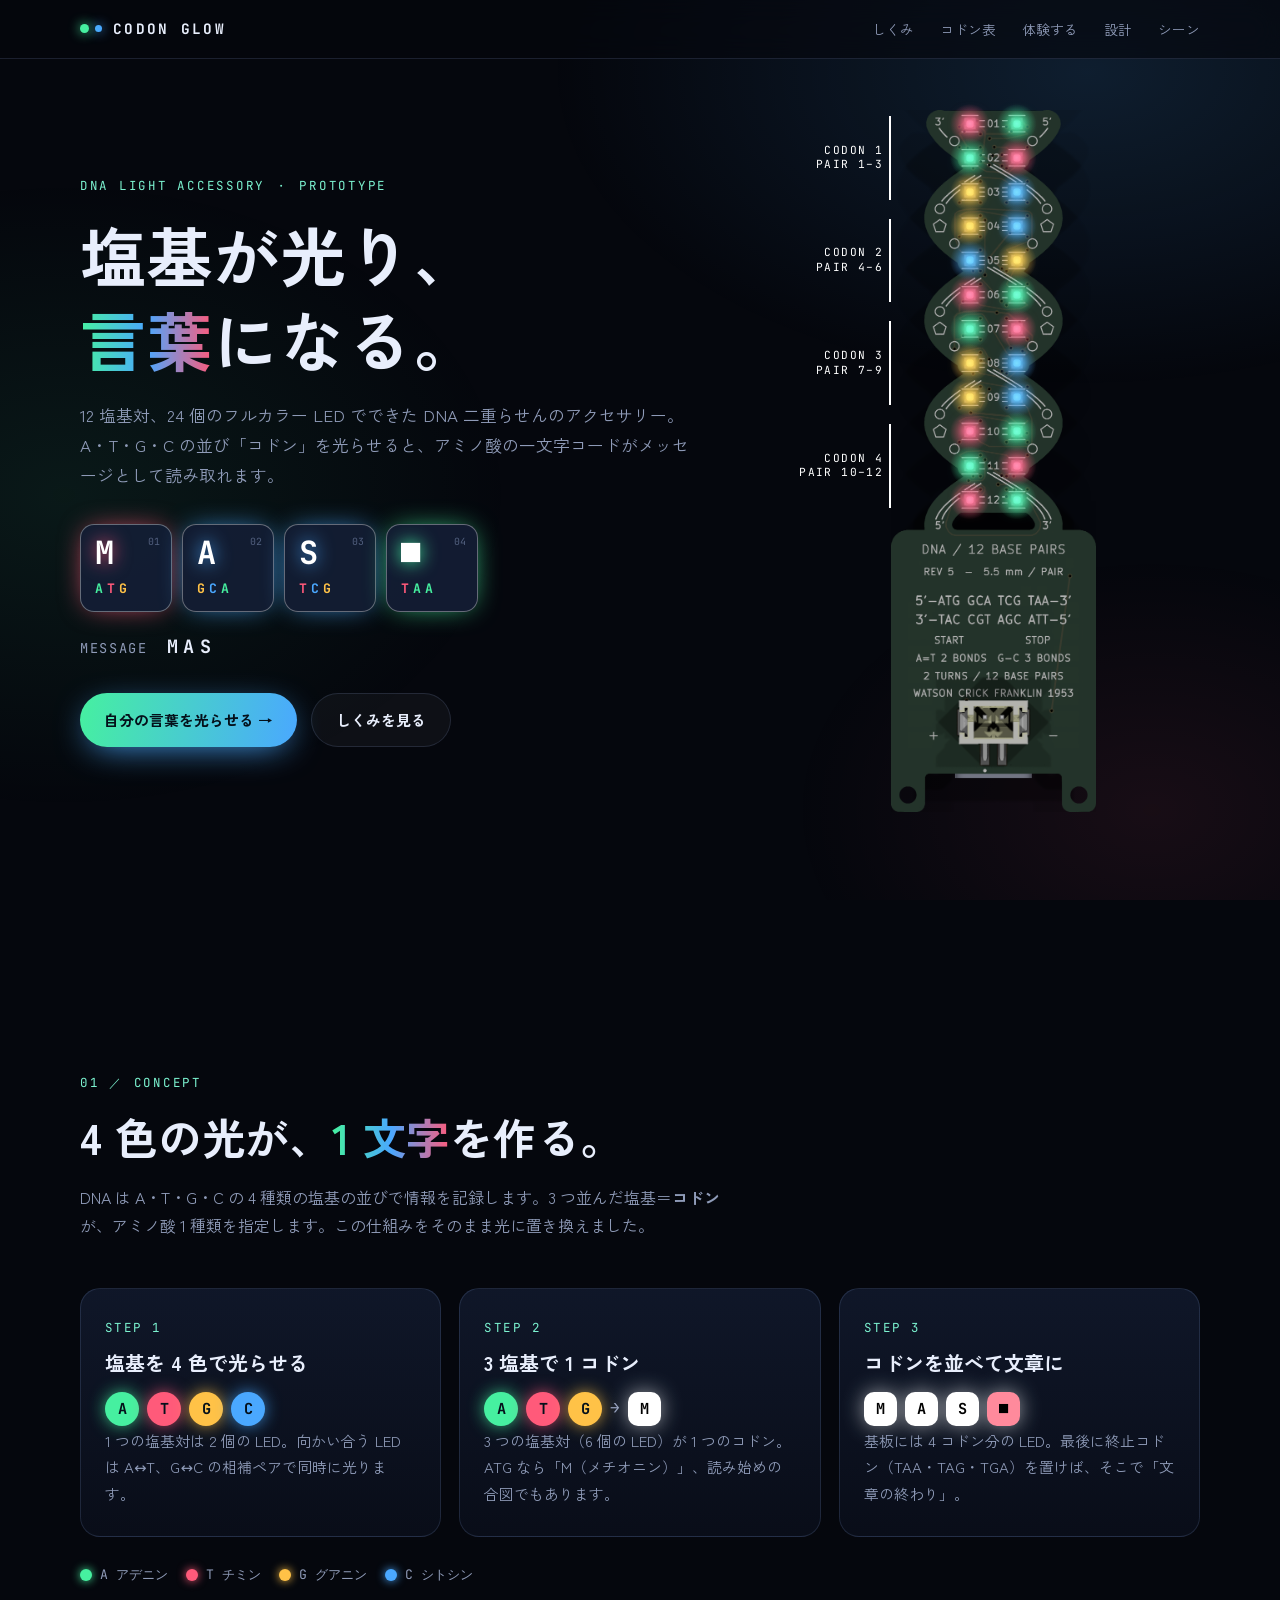
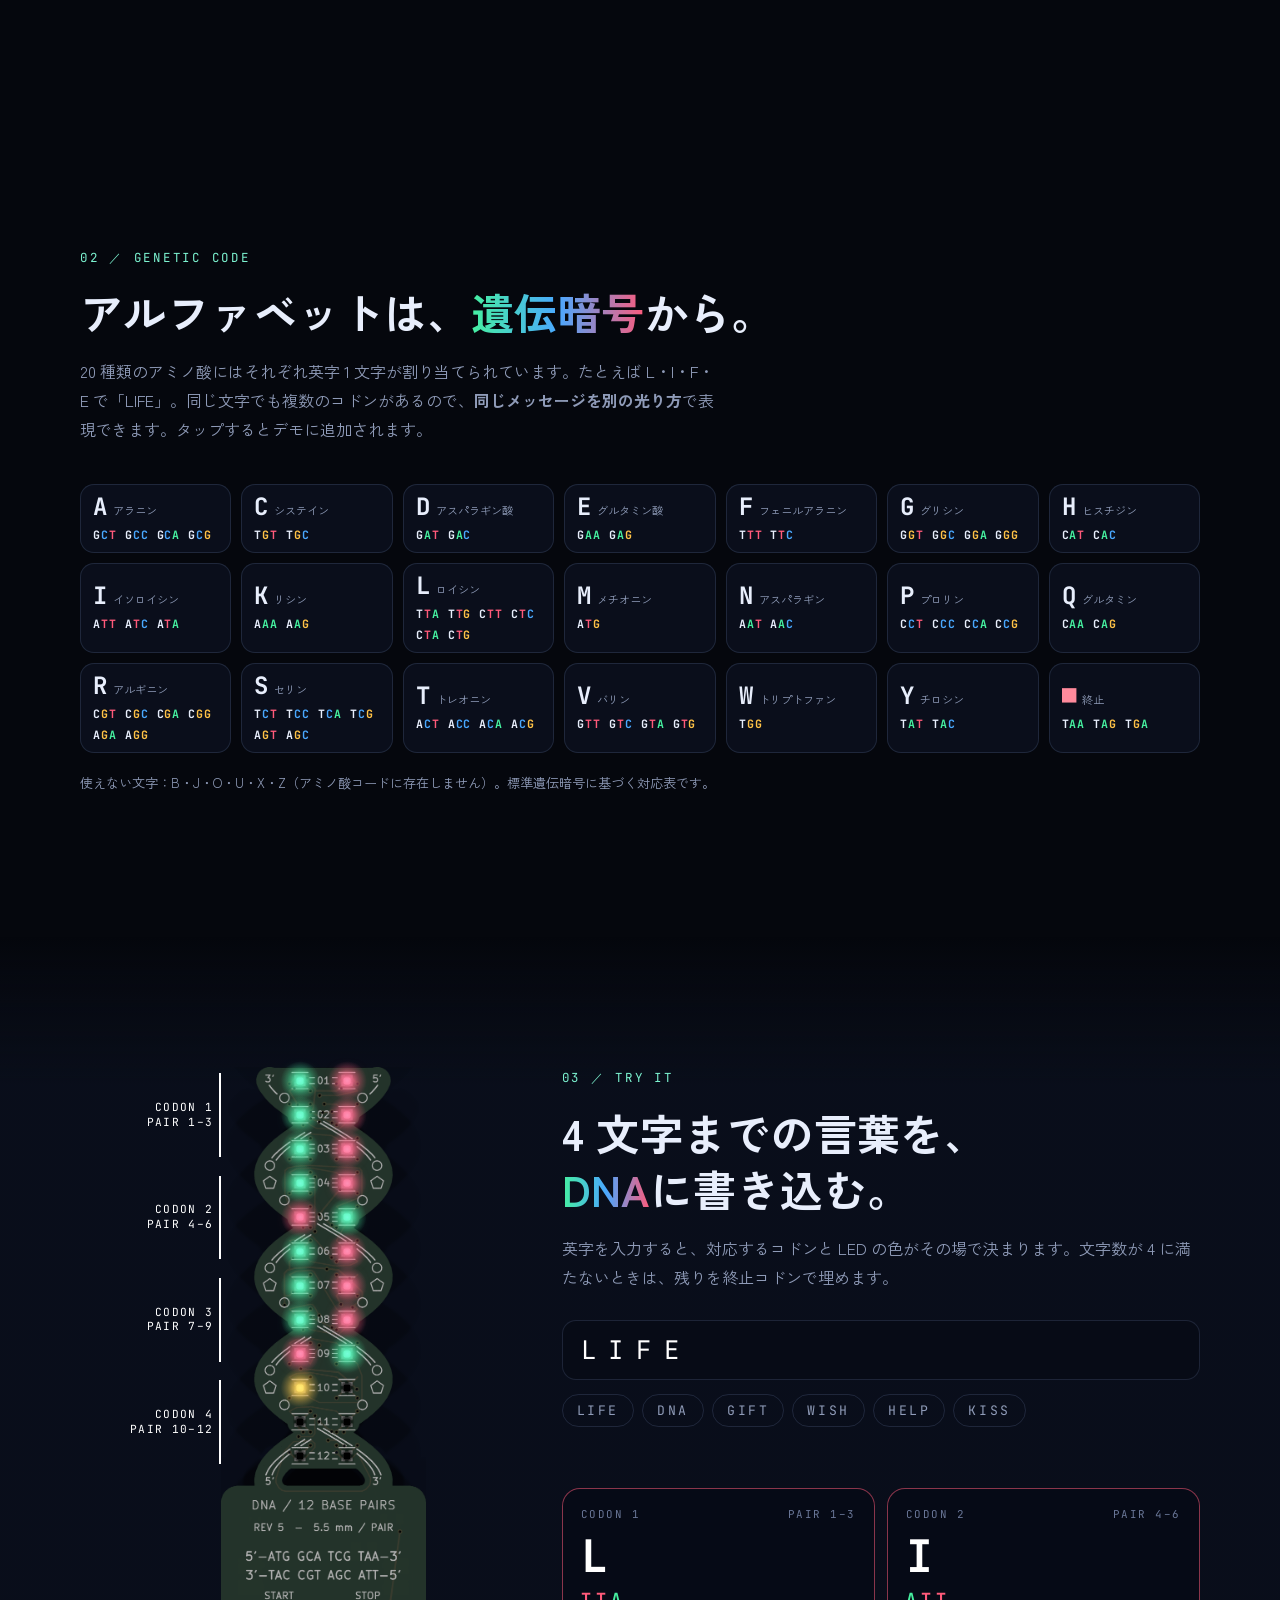
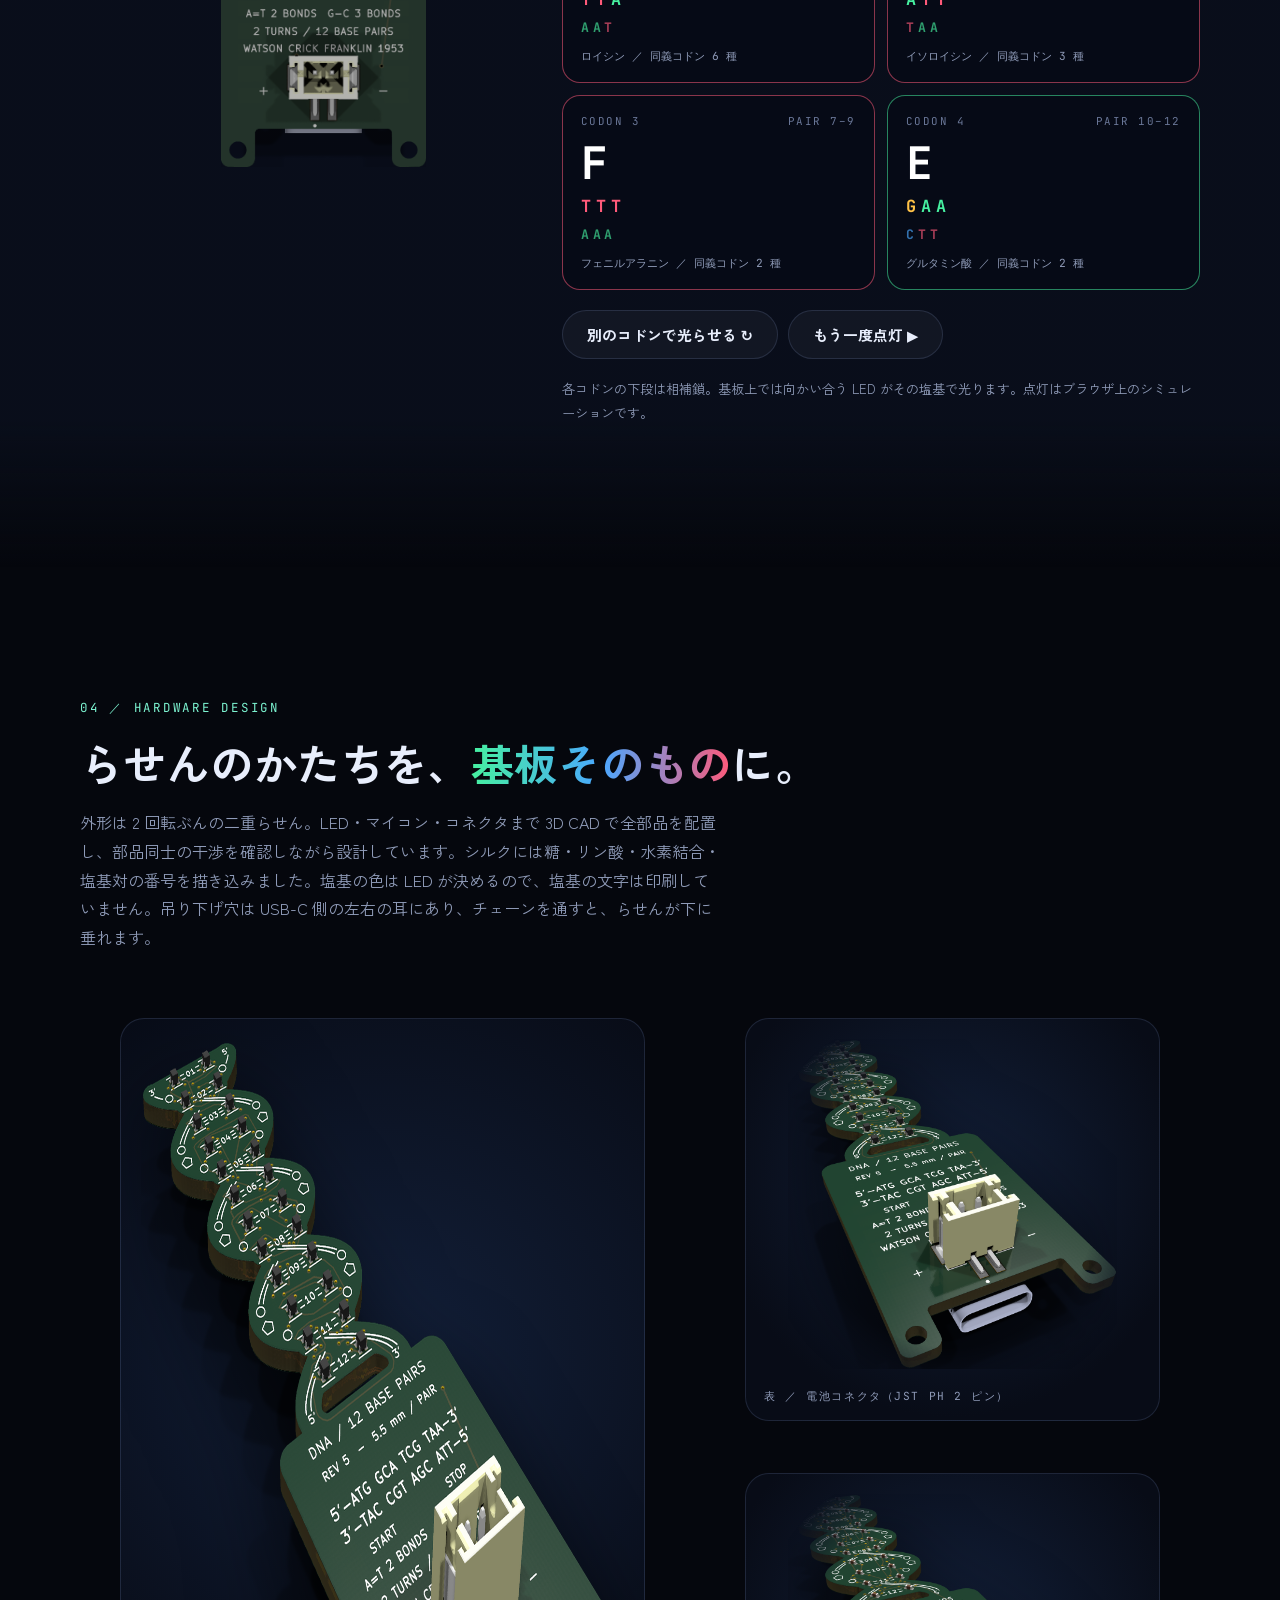
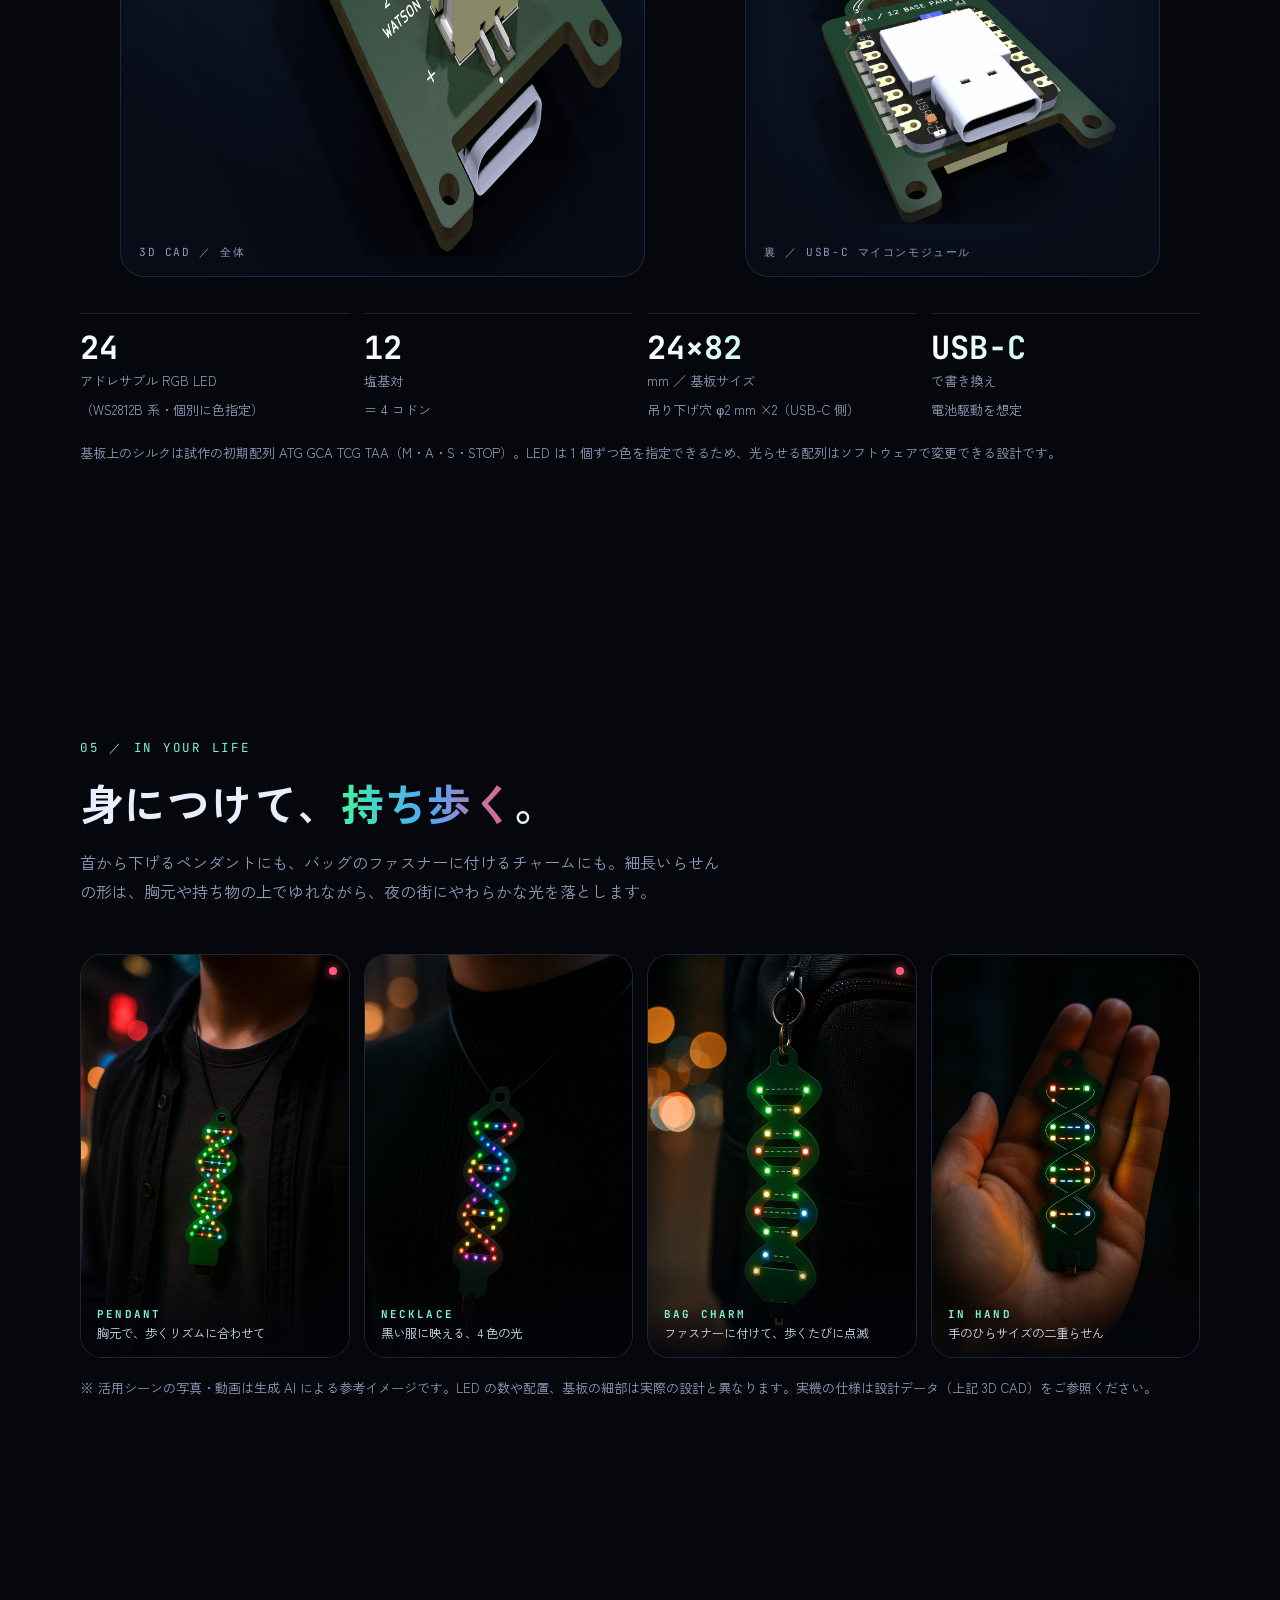
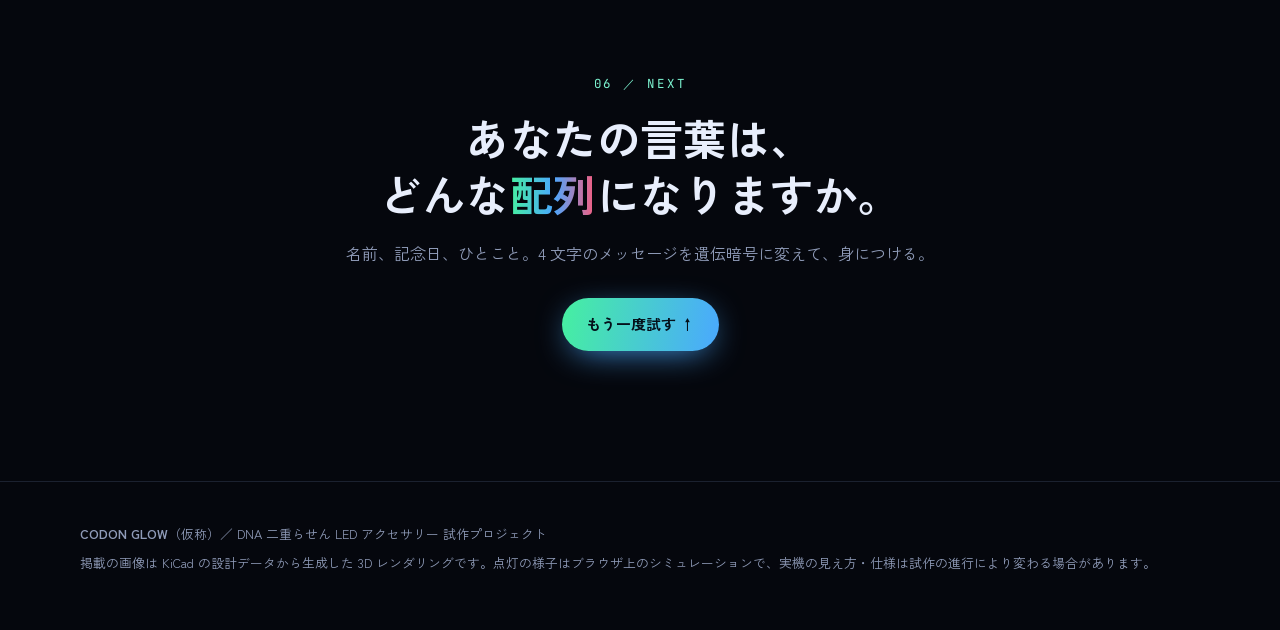
==== lp/index.html @ b8766a1c "Compact DNA helix (82 mm), regenerate order data and update the LP mock-up Board revision 5, second " ====
<!doctype html>
<html lang="ja">
<head>
<meta charset="utf-8">
<meta name="viewport" content="width=device-width,initial-scale=1">
<title>CODON GLOW｜塩基配列で言葉を光らせる DNA アクセサリー</title>
<meta name="description" content="12 塩基対・24 個のフルカラー LED を持つ DNA 二重らせん型アクセサリー。コドンを光らせ、アミノ酸の一文字コードでメッセージを綴る。">
<link rel="preconnect" href="https://fonts.googleapis.com">
<link rel="preconnect" href="https://fonts.gstatic.com" crossorigin>
<link href="https://fonts.googleapis.com/css2?family=JetBrains+Mono:wght@400;700&family=Zen+Kaku+Gothic+New:wght@400;700&display=swap" rel="stylesheet">
<link rel="icon" href="data:image/svg+xml,%3Csvg xmlns=%27http://www.w3.org/2000/svg%27 viewBox=%270 0 32 32%27%3E%3Ccircle cx=%2710%27 cy=%2716%27 r=%276%27 fill=%27%2346f0a0%27/%3E%3Ccircle cx=%2722%27 cy=%2716%27 r=%276%27 fill=%27%234aa8ff%27/%3E%3C/svg%3E">
<link rel="stylesheet" href="assets/css/style.css">
</head>
<body>

<header class="nav">
  <div class="wrap">
    <a class="logo" href="#top"><i></i><span>CODON GLOW</span></a>
    <ul>
      <li><a href="#concept">しくみ</a></li>
      <li><a href="#code">コドン表</a></li>
      <li><a href="#demo">体験する</a></li>
      <li><a href="#design">設計</a></li>
      <li><a href="#scene">シーン</a></li>
    </ul>
  </div>
</header>

<main id="top">
<!-- HERO -->
<section class="hero">
  <div class="wrap">
    <div>
      <p class="eyebrow">DNA LIGHT ACCESSORY ・ PROTOTYPE</p>
      <h1>塩基が光り、<br><em>言葉</em>になる。</h1>
      <p class="lead">12 塩基対、24 個のフルカラー LED でできた DNA 二重らせんのアクセサリー。<br>A・T・G・C の並び「コドン」を光らせると、アミノ酸の一文字コードがメッセージとして読み取れます。</p>
      <div class="readout" id="readout">
        <div class="codon"><span class="n">01</span><div class="l">?</div><div class="t"><b>·</b><b>·</b><b>·</b></div></div>
        <div class="codon"><span class="n">02</span><div class="l">?</div><div class="t"><b>·</b><b>·</b><b>·</b></div></div>
        <div class="codon"><span class="n">03</span><div class="l">?</div><div class="t"><b>·</b><b>·</b><b>·</b></div></div>
        <div class="codon"><span class="n">04</span><div class="l">?</div><div class="t"><b>·</b><b>·</b><b>·</b></div></div>
      </div>
      <div class="msg" id="heroMsg">MESSAGE</div>
      <div class="cta">
        <a class="btn pri" href="#demo">自分の言葉を光らせる →</a>
        <a class="btn" href="#concept">しくみを見る</a>
      </div>
    </div>
    <div class="board-wrap hero-board-wrap">
      <div class="board" id="heroBoard"><img src="assets/img/board-top.png" alt="DNA 二重らせん型基板の 3D レンダリング（表面）"></div>
    </div>
  </div>
</section>

<!-- CONCEPT -->
<section id="concept">
  <div class="wrap">
    <p class="eyebrow rv">01 ／ CONCEPT</p>
    <h2 class="rv">4 色の光が、<em>1 文字</em>を作る。</h2>
    <p class="lead rv">DNA は A・T・G・C の 4 種類の塩基の並びで情報を記録します。3 つ並んだ塩基＝<b>コドン</b>が、アミノ酸 1 種類を指定します。この仕組みをそのまま光に置き換えました。</p>
    <div class="steps">
      <div class="step rv">
        <div class="no">STEP 1</div><h3>塩基を 4 色で光らせる</h3>
        <div class="dots"><span class="dot" data-b="A">A</span><span class="dot" data-b="T">T</span><span class="dot" data-b="G">G</span><span class="dot" data-b="C">C</span></div>
        <p>1 つの塩基対は 2 個の LED。向かい合う LED は A↔T、G↔C の相補ペアで同時に光ります。</p>
      </div>
      <div class="step rv">
        <div class="no">STEP 2</div><h3>3 塩基で 1 コドン</h3>
        <div class="dots"><span class="dot" data-b="A">A</span><span class="dot" data-b="T">T</span><span class="dot" data-b="G">G</span><span class="arrow">→</span><span class="dot sq">M</span></div>
        <p>3 つの塩基対（6 個の LED）が 1 つのコドン。ATG なら「M（メチオニン）」、読み始めの合図でもあります。</p>
      </div>
      <div class="step rv">
        <div class="no">STEP 3</div><h3>コドンを並べて文章に</h3>
        <div class="dots"><span class="dot sq">M</span><span class="dot sq">A</span><span class="dot sq">S</span><span class="dot sq" style="background:#ff8a9c">■</span></div>
        <p>基板には 4 コドン分の LED。最後に終止コドン（TAA・TAG・TGA）を置けば、そこで「文章の終わり」。</p>
      </div>
    </div>
    <div class="legend rv">
      <span><i style="background:var(--A);box-shadow:0 0 10px var(--A)"></i>A アデニン</span>
      <span><i style="background:var(--T);box-shadow:0 0 10px var(--T)"></i>T チミン</span>
      <span><i style="background:var(--G);box-shadow:0 0 10px var(--G)"></i>G グアニン</span>
      <span><i style="background:var(--C);box-shadow:0 0 10px var(--C)"></i>C シトシン</span>
    </div>
  </div>
</section>

<!-- CODE TABLE -->
<section id="code">
  <div class="wrap">
    <p class="eyebrow rv">02 ／ GENETIC CODE</p>
    <h2 class="rv">アルファベットは、<em>遺伝暗号</em>から。</h2>
    <p class="lead rv">20 種類のアミノ酸にはそれぞれ英字 1 文字が割り当てられています。たとえば L・I・F・E で「LIFE」。同じ文字でも複数のコドンがあるので、<b>同じメッセージを別の光り方</b>で表現できます。タップするとデモに追加されます。</p>
    <div class="table rv" id="table"></div>
    <p class="note rv">使えない文字：B・J・O・U・X・Z（アミノ酸コードに存在しません）。標準遺伝暗号に基づく対応表です。</p>
  </div>
</section>

<!-- DEMO -->
<section class="demo" id="demo">
  <div class="wrap">
    <div class="board-wrap">
      <div class="board" id="demoBoard"><img src="assets/img/board-top.png" alt="LED を点灯させた基板のシミュレーション"></div>
    </div>
    <div>
      <p class="eyebrow rv">03 ／ TRY IT</p>
      <h2 class="rv">4 文字までの言葉を、<br><em>DNA</em>に書き込む。</h2>
      <p class="lead rv">英字を入力すると、対応するコドンと LED の色がその場で決まります。文字数が 4 に満たないときは、残りを終止コドンで埋めます。</p>
      <div class="field rv"><input id="word" type="text" maxlength="8" inputmode="latin" autocomplete="off" autocapitalize="characters" spellcheck="false" aria-label="メッセージ（英字 4 文字まで）" placeholder="LIFE"></div>
      <div class="presets rv">
        <button class="chip" data-w="LIFE" type="button">LIFE</button>
        <button class="chip" data-w="DNA" type="button">DNA</button>
        <button class="chip" data-w="GIFT" type="button">GIFT</button>
        <button class="chip" data-w="WISH" type="button">WISH</button>
        <button class="chip" data-w="HELP" type="button">HELP</button>
        <button class="chip" data-w="KISS" type="button">KISS</button>
      </div>
      <div class="hint" id="hint" role="status"></div>
      <div class="slots" id="slots">
        <div class="slot"><div class="top"><span>CODON 1</span><span>PAIR 1–3</span></div><div class="big">–</div><div class="seq"></div><div class="seq c"></div><div class="tag"></div></div>
        <div class="slot"><div class="top"><span>CODON 2</span><span>PAIR 4–6</span></div><div class="big">–</div><div class="seq"></div><div class="seq c"></div><div class="tag"></div></div>
        <div class="slot"><div class="top"><span>CODON 3</span><span>PAIR 7–9</span></div><div class="big">–</div><div class="seq"></div><div class="seq c"></div><div class="tag"></div></div>
        <div class="slot"><div class="top"><span>CODON 4</span><span>PAIR 10–12</span></div><div class="big">–</div><div class="seq"></div><div class="seq c"></div><div class="tag"></div></div>
      </div>
      <div class="bar">
        <button class="btn" id="alt" type="button">別のコドンで光らせる ↻</button>
        <button class="btn" id="replay" type="button">もう一度点灯 ▶</button>
      </div>
      <p class="note">各コドンの下段は相補鎖。基板上では向かい合う LED がその塩基で光ります。点灯はブラウザ上のシミュレーションです。</p>
    </div>
  </div>
</section>

<!-- DESIGN / 3D CAD -->
<section id="design">
  <div class="wrap">
    <p class="eyebrow rv">04 ／ HARDWARE DESIGN</p>
    <h2 class="rv">らせんのかたちを、<em>基板そのもの</em>に。</h2>
    <p class="lead rv">外形は 2 回転ぶんの二重らせん。LED・マイコン・コネクタまで 3D CAD で全部品を配置し、部品同士の干渉を確認しながら設計しています。シルクには糖・リン酸・水素結合・塩基対の番号を描き込みました。塩基の色は LED が決めるので、塩基の文字は印刷していません。吊り下げ穴は USB-C 側の左右の耳にあり、チェーンを通すと、らせんが下に垂れます。</p>
    <div class="gallery">
      <figure class="shot big rv"><img src="assets/img/board-tilt.png" alt="基板全体の 3D CAD レンダリング（斜め上から）" width="1000" height="817"><figcaption>3D CAD ／ 全体</figcaption></figure>
      <figure class="shot tall rv"><img src="assets/img/collar-front.png" alt="襟部分（表）：電池コネクタ" width="1095" height="1100"><figcaption>表 ／ 電池コネクタ（JST PH 2 ピン）</figcaption></figure>
      <figure class="shot tall rv"><img src="assets/img/collar-back.png" alt="襟部分（裏）：マイコンモジュール" width="1096" height="1100"><figcaption>裏 ／ USB-C マイコンモジュール</figcaption></figure>
    </div>
    <div class="specs rv">
      <div class="spec"><b>24</b><span>アドレサブル RGB LED<br>（WS2812B 系・個別に色指定）</span></div>
      <div class="spec"><b>12</b><span>塩基対<br>＝ 4 コドン</span></div>
      <div class="spec"><b>24×82</b><span>mm ／ 基板サイズ<br>吊り下げ穴 φ2 mm ×2（USB-C 側）</span></div>
      <div class="spec"><b>USB-C</b><span>で書き換え<br>電池駆動を想定</span></div>
    </div>
    <p class="note rv">基板上のシルクは試作の初期配列 ATG GCA TCG TAA（M・A・S・STOP）。LED は 1 個ずつ色を指定できるため、光らせる配列はソフトウェアで変更できる設計です。</p>
  </div>
</section>

<!-- SCENES -->
<section id="scene">
  <div class="wrap">
    <p class="eyebrow rv">05 ／ IN YOUR LIFE</p>
    <h2 class="rv">身につけて、<em>持ち歩く</em>。</h2>
    <p class="lead rv">首から下げるペンダントにも、バッグのファスナーに付けるチャームにも。細長いらせんの形は、胸元や持ち物の上でゆれながら、夜の街にやわらかな光を落とします。</p>
    <div class="scenes">
      <figure class="sc vid rv" id="vidWalk"><video muted loop playsinline preload="none" poster="assets/img/scenes/scene-walk.jpg" data-src="assets/video/scene-walk.mp4"></video><figcaption><b>PENDANT</b>胸元で、歩くリズムに合わせて</figcaption></figure>
      <figure class="sc rv"><img src="assets/img/scenes/scene-necklace.jpg" alt="黒いニットの胸元で光るDNA型ペンダント（イメージ）" loading="lazy"><figcaption><b>NECKLACE</b>黒い服に映える、4 色の光</figcaption></figure>
      <figure class="sc vid rv" id="vidBag"><video muted loop playsinline preload="none" poster="assets/img/scenes/scene-bag.jpg" data-src="assets/video/scene-bag.mp4"></video><figcaption><b>BAG CHARM</b>ファスナーに付けて、歩くたびに点滅</figcaption></figure>
      <figure class="sc rv"><img src="assets/img/scenes/scene-palm.jpg" alt="手のひらに載せたDNA型LEDアクセサリー（イメージ）" loading="lazy"><figcaption><b>IN HAND</b>手のひらサイズの二重らせん</figcaption></figure>
    </div>
    <p class="note rv">※ 活用シーンの写真・動画は生成 AI による参考イメージです。LED の数や配置、基板の細部は実際の設計と異なります。実機の仕様は設計データ（上記 3D CAD）をご参照ください。</p>
  </div>
</section>

<!-- FINAL -->
<section class="fin">
  <div class="wrap">
    <p class="eyebrow rv">06 ／ NEXT</p>
    <h2 class="rv">あなたの言葉は、<br>どんな<em>配列</em>になりますか。</h2>
    <p class="lead rv" style="margin-inline:auto">名前、記念日、ひとこと。4 文字のメッセージを遺伝暗号に変えて、身につける。</p>
    <div class="cta rv"><a class="btn pri" href="#demo">もう一度試す ↑</a></div>
  </div>
</section>
</main>

<footer>
  <div class="wrap">
    <p><b>CODON GLOW</b>（仮称）／ DNA 二重らせん LED アクセサリー 試作プロジェクト</p>
    <p>掲載の画像は KiCad の設計データから生成した 3D レンダリングです。点灯の様子はブラウザ上のシミュレーションで、実機の見え方・仕様は試作の進行により変わる場合があります。</p>
  </div>
</footer>

<script src="assets/js/main.js"></script>
</body>
</html>
---- lp/assets/css/style.css ----
:root{
  --bg:#05070d; --bg2:#0a0f1c; --panel:#0e1526; --line:rgba(160,190,255,.14);
  --text:#e8eefc; --muted:#8f9bb8; --accent:#7cf3d0;
  --A:#46f0a0; --T:#ff5a7a; --G:#ffc247; --C:#4aa8ff;
  --font:"Zen Kaku Gothic New","Hiragino Sans","Yu Gothic UI","Noto Sans JP",system-ui,sans-serif;
  --mono:"JetBrains Mono","SFMono-Regular",Consolas,"Courier New",monospace;
}
*{box-sizing:border-box}
html{scroll-behavior:smooth}
body{margin:0;background:var(--bg);color:var(--text);font-family:var(--font);line-height:1.8;font-size:16px;-webkit-font-smoothing:antialiased;overflow-x:hidden}
body::before{content:"";position:fixed;inset:0;z-index:-1;background:
  radial-gradient(60vw 50vh at 85% 8%,rgba(74,168,255,.14),transparent 70%),
  radial-gradient(50vw 50vh at 5% 55%,rgba(70,240,160,.08),transparent 70%),
  radial-gradient(40vw 40vh at 90% 90%,rgba(255,90,122,.08),transparent 70%)}
img{max-width:100%;display:block}
a{color:inherit}
.wrap{width:min(1120px,100% - 40px);margin-inline:auto}
.mono{font-family:var(--mono)}
.eyebrow{font-family:var(--mono);font-size:.78rem;letter-spacing:.22em;color:var(--accent);text-transform:uppercase;margin:0 0 14px}
h1,h2,h3{line-height:1.3;margin:0;font-weight:700}
h2{font-size:clamp(1.7rem,4.2vw,2.7rem);letter-spacing:.01em}
h2 em,h1 em{font-style:normal;background:linear-gradient(90deg,var(--A),var(--C) 50%,var(--T));-webkit-background-clip:text;background-clip:text;color:transparent}
.lead{color:var(--muted);max-width:40em;margin:18px 0 0}
section{padding:clamp(70px,11vw,130px) 0;position:relative}

/* nav */
.nav{position:fixed;top:0;left:0;right:0;z-index:50;backdrop-filter:blur(14px);background:rgba(5,7,13,.62);border-bottom:1px solid var(--line)}
.nav .wrap{display:flex;align-items:center;justify-content:space-between;height:58px}
.logo{font-family:var(--mono);font-weight:700;letter-spacing:.16em;font-size:.9rem;text-decoration:none;display:flex;align-items:center;gap:10px}
.logo i{width:9px;height:9px;border-radius:50%;background:var(--A);box-shadow:0 0 12px var(--A),14px 0 0 -1px var(--C),14px 0 12px -1px var(--C)}
.logo span{margin-left:14px}
.nav ul{display:flex;gap:26px;list-style:none;margin:0;padding:0;font-size:.85rem;color:var(--muted)}
.nav ul a{text-decoration:none}.nav ul a:hover{color:var(--text)}
@media(max-width:720px){.nav ul{display:none}}

/* hero */
.hero{padding-top:110px;min-height:100svh;display:flex;align-items:center}
.hero .wrap{display:grid;grid-template-columns:1.15fr .85fr;gap:40px;align-items:center}
.hero h1{font-size:clamp(2.2rem,6vw,4.1rem);letter-spacing:.01em}
.hero p.lead{font-size:1.05rem}
.readout{margin-top:34px;display:flex;gap:10px;flex-wrap:wrap}
.codon{position:relative;min-width:92px;padding:12px 14px 10px;border:1px solid var(--line);border-radius:14px;background:rgba(14,21,38,.7);transition:.4s}
.codon .l{font-size:2rem;font-weight:700;line-height:1;font-family:var(--mono);color:#52607f;transition:.4s}
.codon .t{font-family:var(--mono);font-size:.82rem;letter-spacing:.14em;margin-top:8px;display:flex;gap:2px}
.codon .t b{color:#52607f;font-weight:700;transition:.3s}
.codon .n{position:absolute;top:8px;right:11px;font-family:var(--mono);font-size:.62rem;color:#52607f}
.codon.on{border-color:rgba(255,255,255,.35);box-shadow:0 0 28px -8px var(--glow,#fff);background:rgba(20,30,54,.9)}
.codon.on .l{color:#fff;text-shadow:0 0 18px var(--glow,#fff)}
.codon .t b[data-b=A].on{color:var(--A)}.codon .t b[data-b=T].on{color:var(--T)}
.codon .t b[data-b=G].on{color:var(--G)}.codon .t b[data-b=C].on{color:var(--C)}
.msg{margin-top:18px;font-family:var(--mono);color:var(--muted);font-size:.85rem;letter-spacing:.12em;min-height:1.6em}
.msg strong{color:var(--text);font-size:1.15rem;letter-spacing:.3em}
.cta{display:flex;gap:14px;margin-top:30px;flex-wrap:wrap}
.btn{display:inline-flex;align-items:center;gap:8px;padding:13px 24px;border-radius:999px;border:1px solid var(--line);text-decoration:none;font-weight:700;font-size:.92rem;background:rgba(255,255,255,.04);color:var(--text);cursor:pointer;font-family:inherit;transition:.25s}
.btn:hover{background:rgba(255,255,255,.1);transform:translateY(-1px)}
.btn.pri{background:linear-gradient(100deg,var(--A),var(--C));color:#04101a;border:0;box-shadow:0 8px 34px -10px var(--C)}
.btn.pri:hover{background:linear-gradient(100deg,#8dffc6,#7cc0ff)}

/* board with glowing leds */
.board-wrap{position:relative;width:min(100%,260px);margin-inline:auto}
.board{position:relative;width:100%;aspect-ratio:984/3366}
.board img{position:absolute;inset:0;width:100%;height:100%;filter:saturate(.8) brightness(.7);}
.board .halo{position:absolute;inset:0;pointer-events:none}
.led{position:absolute;width:3.4%;aspect-ratio:1;transform:translate(-50%,-50%);border-radius:2px;
  background:#000;transition:background .35s,box-shadow .35s}
.led::after{content:"";position:absolute;left:50%;top:50%;width:640%;aspect-ratio:1;transform:translate(-50%,-50%) scale(.2);border-radius:50%;
  background:radial-gradient(circle,var(--c) 0%,color-mix(in srgb,var(--c) 45%,transparent) 22%,transparent 62%);
  opacity:0;mix-blend-mode:screen;transition:opacity .4s,transform .45s cubic-bezier(.2,.9,.3,1.3);pointer-events:none}
.led.on{background:var(--c);box-shadow:0 0 6px 2px var(--c),0 0 14px 4px var(--c)}
.led.on::after{opacity:.92;transform:translate(-50%,-50%) scale(1)}
.bracket{position:absolute;left:-2px;width:0;border-left:2px solid #2a3652;transition:.4s}
.bracket span{position:absolute;right:calc(100% + 8px);top:50%;transform:translateY(-50%);font-family:var(--mono);font-size:.7rem;letter-spacing:.12em;color:#52607f;white-space:nowrap;transition:.4s;text-align:right;line-height:1.3}
.bracket.on{border-color:#fff}.bracket.on span{color:#fff}
.hero .board-wrap{margin-left:auto;margin-right:auto;--pad:46px;padding-left:var(--pad)}
.hero .board{height:auto}
.hero-board{max-height:78svh;aspect-ratio:984/3366;width:auto;height:min(78svh,720px)}
.hero-board-wrap{width:auto;padding-left:62px}
.hero-board-wrap .board{height:min(78svh,720px);width:auto}
.hero .scroll{position:absolute;bottom:24px;left:50%;transform:translateX(-50%);font-family:var(--mono);font-size:.7rem;letter-spacing:.3em;color:var(--muted)}
@media(max-width:860px){
  .hero{padding-top:84px}
  .hero .wrap{grid-template-columns:1fr}
  .hero-board-wrap{order:-1}
  .hero-board-wrap .board{height:min(52svh,440px)}
  .hero .scroll{display:none}
}

/* steps */
.steps{display:grid;grid-template-columns:repeat(3,1fr);gap:18px;margin-top:48px}
.step{padding:28px 24px;border:1px solid var(--line);border-radius:20px;background:linear-gradient(180deg,rgba(18,27,48,.8),rgba(10,15,28,.8));position:relative;overflow:hidden}
.step .no{font-family:var(--mono);color:var(--accent);font-size:.78rem;letter-spacing:.2em}
.step h3{font-size:1.25rem;margin:10px 0 8px}
.step p{margin:0;color:var(--muted);font-size:.93rem}
.dots{display:flex;gap:8px;margin:16px 0 2px}
.dot{width:34px;height:34px;border-radius:50%;display:grid;place-items:center;font-family:var(--mono);font-weight:700;color:#04101a;font-size:.95rem}
.dot[data-b=A]{background:var(--A);box-shadow:0 0 18px -2px var(--A)}.dot[data-b=T]{background:var(--T);box-shadow:0 0 18px -2px var(--T)}
.dot[data-b=G]{background:var(--G);box-shadow:0 0 18px -2px var(--G)}.dot[data-b=C]{background:var(--C);box-shadow:0 0 18px -2px var(--C)}
.dot.sq{border-radius:10px;width:auto;padding:0 12px;background:#fff;color:#000;box-shadow:0 0 24px -4px #fff}
.arrow{color:var(--muted);align-self:center;font-family:var(--mono)}
@media(max-width:860px){.steps{grid-template-columns:1fr}}

/* codon table */
.table{display:grid;grid-template-columns:repeat(auto-fill,minmax(150px,1fr));gap:10px;margin-top:40px}
.cell{border:1px solid var(--line);border-radius:14px;padding:10px 12px;background:rgba(14,21,38,.6);cursor:pointer;transition:.25s;text-align:left;color:inherit;font-family:inherit}
.cell:hover,.cell.sel{border-color:rgba(255,255,255,.45);background:rgba(24,36,64,.9);transform:translateY(-2px)}
.cell .L{font-family:var(--mono);font-weight:700;font-size:1.5rem;line-height:1}
.cell .aa{font-size:.7rem;color:var(--muted);margin-left:6px}
.cell .cs{display:flex;flex-wrap:wrap;gap:6px 8px;margin-top:8px;font-family:var(--mono);font-size:.72rem;letter-spacing:.08em}
.cell .cs span b:nth-child(1){color:var(--c1)}
.cx b[data-b=A]{color:var(--A)}.cx b[data-b=T]{color:var(--T)}.cx b[data-b=G]{color:var(--G)}.cx b[data-b=C]{color:var(--C)}
.cell.stop .L{color:#ff8a9c}
.note{font-size:.82rem;color:var(--muted);margin-top:18px}
.legend{display:flex;gap:18px;flex-wrap:wrap;margin-top:26px;font-family:var(--mono);font-size:.82rem;color:var(--muted)}
.legend span{display:flex;align-items:center;gap:8px}
.legend i{width:12px;height:12px;border-radius:50%;display:block}

/* demo */
.demo{background:linear-gradient(180deg,transparent,rgba(10,15,28,.9) 12%,rgba(10,15,28,.9) 88%,transparent)}
.demo .wrap{display:grid;grid-template-columns:.8fr 1.2fr;gap:56px;align-items:start}
.demo .board-wrap{width:auto;padding-left:62px;position:sticky;top:84px}
.demo .board{height:min(78svh,700px);width:auto}
.field{display:flex;gap:10px;margin-top:28px}
.field input{flex:1;min-width:0;font-family:var(--mono);font-size:1.6rem;letter-spacing:.5em;text-transform:uppercase;padding:12px 18px;border-radius:14px;border:1px solid var(--line);background:#070b16;color:#fff;outline:none;transition:.25s}
.field input:focus{border-color:var(--accent);box-shadow:0 0 0 4px rgba(124,243,208,.12)}
.presets{display:flex;gap:8px;flex-wrap:wrap;margin-top:14px}
.chip{font-family:var(--mono);letter-spacing:.2em;font-size:.82rem;padding:7px 14px;border-radius:999px;border:1px solid var(--line);background:transparent;color:var(--muted);cursor:pointer;transition:.2s}
.chip:hover{color:#fff;border-color:rgba(255,255,255,.4)}
.slots{display:grid;grid-template-columns:repeat(2,1fr);gap:12px;margin-top:28px}
.slot{border:1px solid var(--line);border-radius:18px;padding:16px 18px;background:rgba(7,11,22,.8);transition:.4s;position:relative}
.slot.on{border-color:rgba(255,255,255,.3)}
.slot .top{display:flex;justify-content:space-between;align-items:baseline;font-family:var(--mono);font-size:.68rem;color:#6a7798;letter-spacing:.14em}
.slot .big{font-family:var(--mono);font-size:2.8rem;font-weight:700;line-height:1.1;margin:6px 0 4px}
.slot .seq{font-family:var(--mono);letter-spacing:.3em;font-size:1.05rem}
.slot .seq.c{font-size:.82rem;opacity:.65;margin-top:2px}
.slot .seq b{display:inline-block}
.slot .seq b[data-b=A]{color:var(--A)}.slot .seq b[data-b=T]{color:var(--T)}.slot .seq b[data-b=G]{color:var(--G)}.slot .seq b[data-b=C]{color:var(--C)}
.slot .tag{font-size:.7rem;color:var(--muted);margin-top:6px;font-family:var(--mono)}
.hint{min-height:1.6em;font-size:.84rem;color:#ffb36b;margin-top:12px}
.bar{display:flex;gap:10px;margin-top:20px;flex-wrap:wrap}
@media(max-width:860px){
  .demo .wrap{grid-template-columns:1fr;gap:30px}
  .demo .board-wrap{position:relative;top:0}
  .demo .board{height:min(56svh,460px)}
  .field input{font-size:1.25rem;letter-spacing:.35em}
}

/* hardware */
.gallery{display:grid;grid-template-columns:1.1fr .9fr;gap:20px;margin-top:50px}
.shot{border:1px solid var(--line);border-radius:24px;background:radial-gradient(circle at 50% 40%,#13203a,#080c17 75%);padding:20px;position:relative;overflow:hidden}
.shot img{margin:auto;filter:drop-shadow(0 30px 40px rgba(0,0,0,.6))}
.shot.big{grid-row:span 2;display:flex;align-items:center}
.shot figcaption{position:absolute;left:18px;bottom:14px;font-family:var(--mono);font-size:.7rem;letter-spacing:.14em;color:var(--muted)}
.shot.tall img{max-height:330px;width:auto}
.specs{display:grid;grid-template-columns:repeat(4,1fr);gap:14px;margin-top:20px}
.spec{border-top:1px solid var(--line);padding-top:16px}
.spec b{display:block;font-family:var(--mono);font-size:2rem;line-height:1.1;background:linear-gradient(90deg,#fff,var(--accent));-webkit-background-clip:text;background-clip:text;color:transparent}
.spec span{font-size:.82rem;color:var(--muted)}
@media(max-width:860px){.gallery{grid-template-columns:1fr}.shot.big{grid-row:auto}.specs{grid-template-columns:repeat(2,1fr)}}

/* helix */
.helix{margin-top:40px;border:1px solid var(--line);border-radius:24px;padding:26px;background:rgba(10,15,28,.8);overflow:hidden}
.helix svg{width:100%;height:auto;display:block}

/* footer */
.fin{text-align:center}
.fin h2{max-width:14em;margin-inline:auto}
.fin .cta{justify-content:center}
footer{border-top:1px solid var(--line);padding:34px 0 50px;color:var(--muted);font-size:.8rem}
footer p{margin:6px 0}

/* reveal */
.rv{opacity:0;transform:translateY(24px);transition:opacity .8s,transform .8s}
.rv.in{opacity:1;transform:none}
@media(prefers-reduced-motion:reduce){.rv{opacity:1;transform:none;transition:none}*{scroll-behavior:auto!important}.led,.led::after{transition:none}}
.shot.tall img{-webkit-mask-image:radial-gradient(ellipse 62% 62% at 50% 50%,#000 70%,transparent 100%);mask-image:radial-gradient(ellipse 62% 62% at 50% 50%,#000 70%,transparent 100%)}

/* scenes */
.scenes{display:grid;grid-template-columns:repeat(4,1fr);gap:14px;margin-top:48px}
.sc{margin:0;position:relative;border-radius:22px;overflow:hidden;aspect-ratio:2/3;background:#080c17;border:1px solid var(--line)}
.sc img,.sc video{width:100%;height:100%;object-fit:cover;display:block;transition:transform 1.2s}
.sc:hover img,.sc:hover video{transform:scale(1.04)}
.sc figcaption{position:absolute;left:0;right:0;bottom:0;padding:48px 16px 14px;font-size:.78rem;color:#d3dbf0;background:linear-gradient(transparent,rgba(3,5,10,.9));line-height:1.5}
.sc figcaption b{display:block;font-family:var(--mono);letter-spacing:.2em;font-size:.68rem;color:var(--accent);margin-bottom:2px}
.sc.vid::after{content:"";position:absolute;top:12px;right:12px;width:8px;height:8px;border-radius:50%;background:#ff5a7a;box-shadow:0 0 10px #ff5a7a;animation:rec 1.6s infinite}
@keyframes rec{50%{opacity:.25}}
@media(max-width:980px){.scenes{grid-template-columns:repeat(2,1fr)}}
@media(max-width:480px){.scenes{gap:10px}.sc figcaption{font-size:.7rem;padding:36px 12px 10px}}
@media(prefers-reduced-motion:reduce){.sc.vid::after{animation:none}}
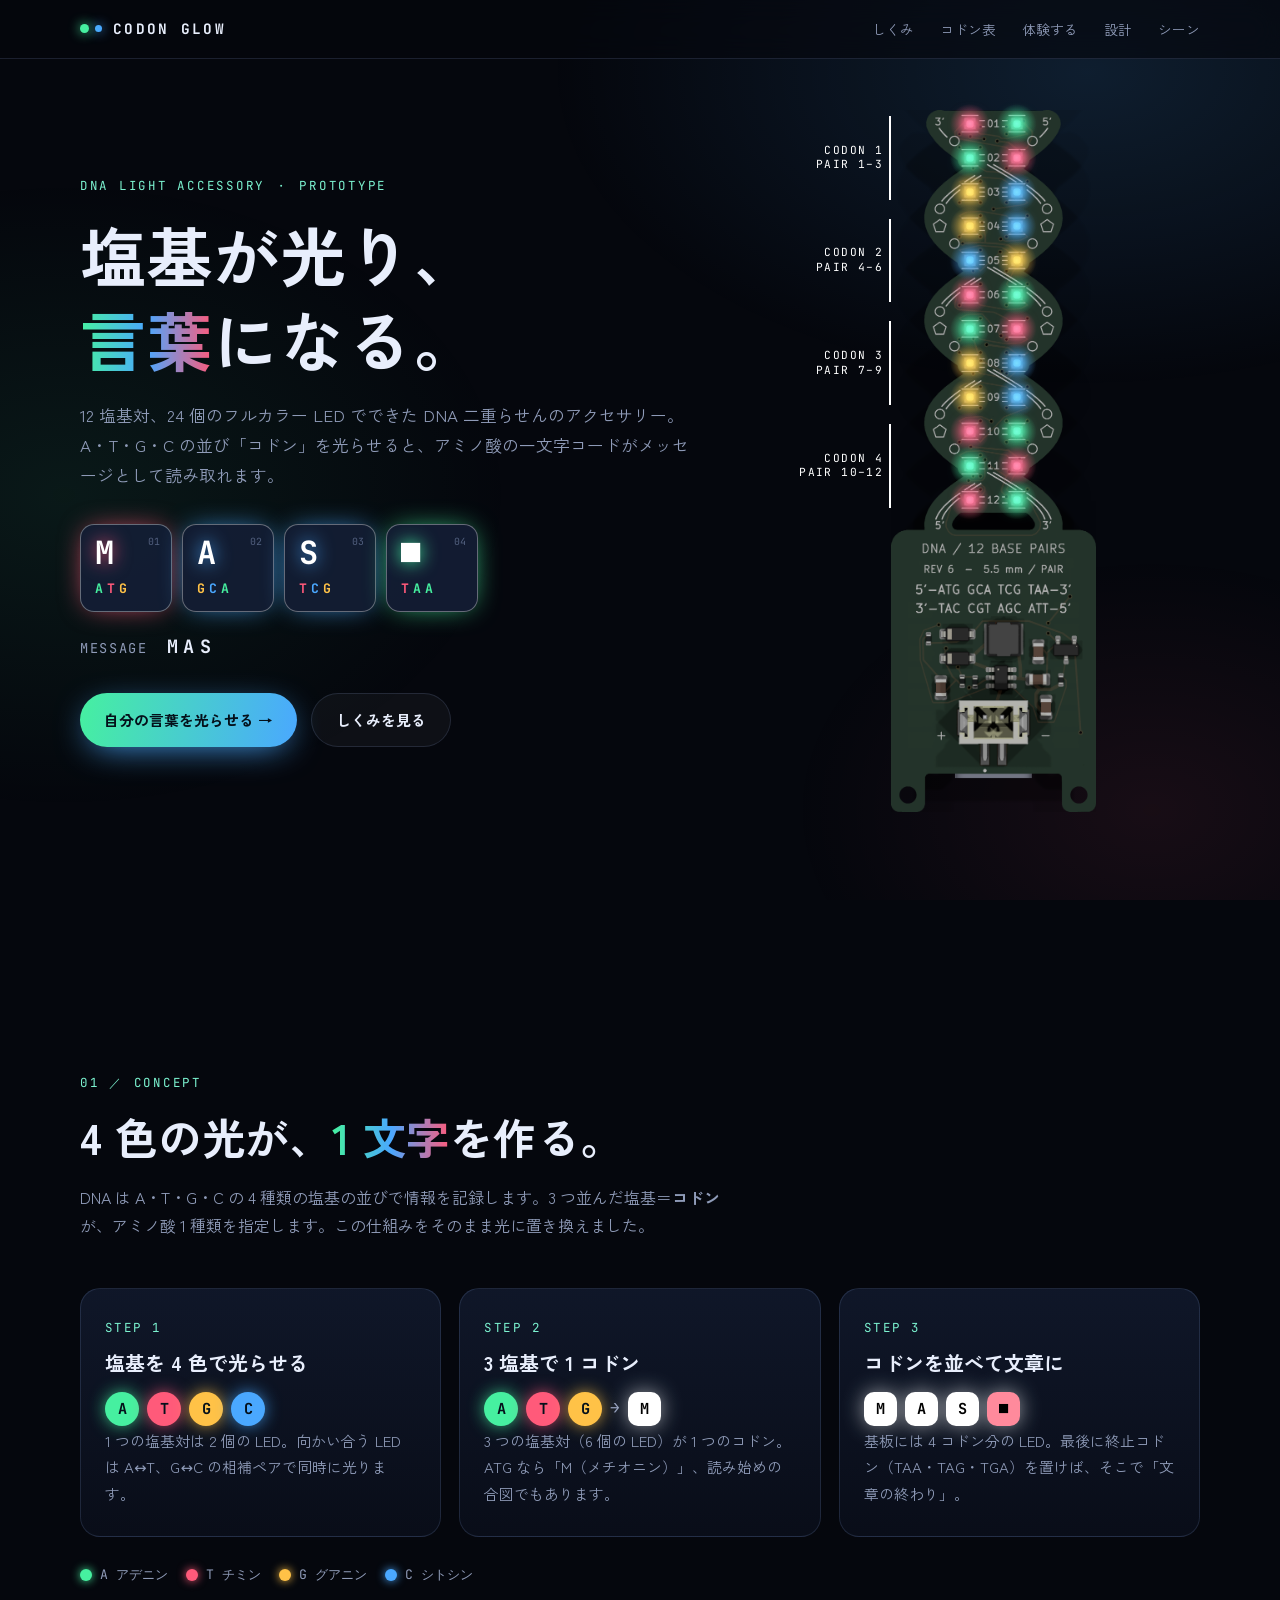
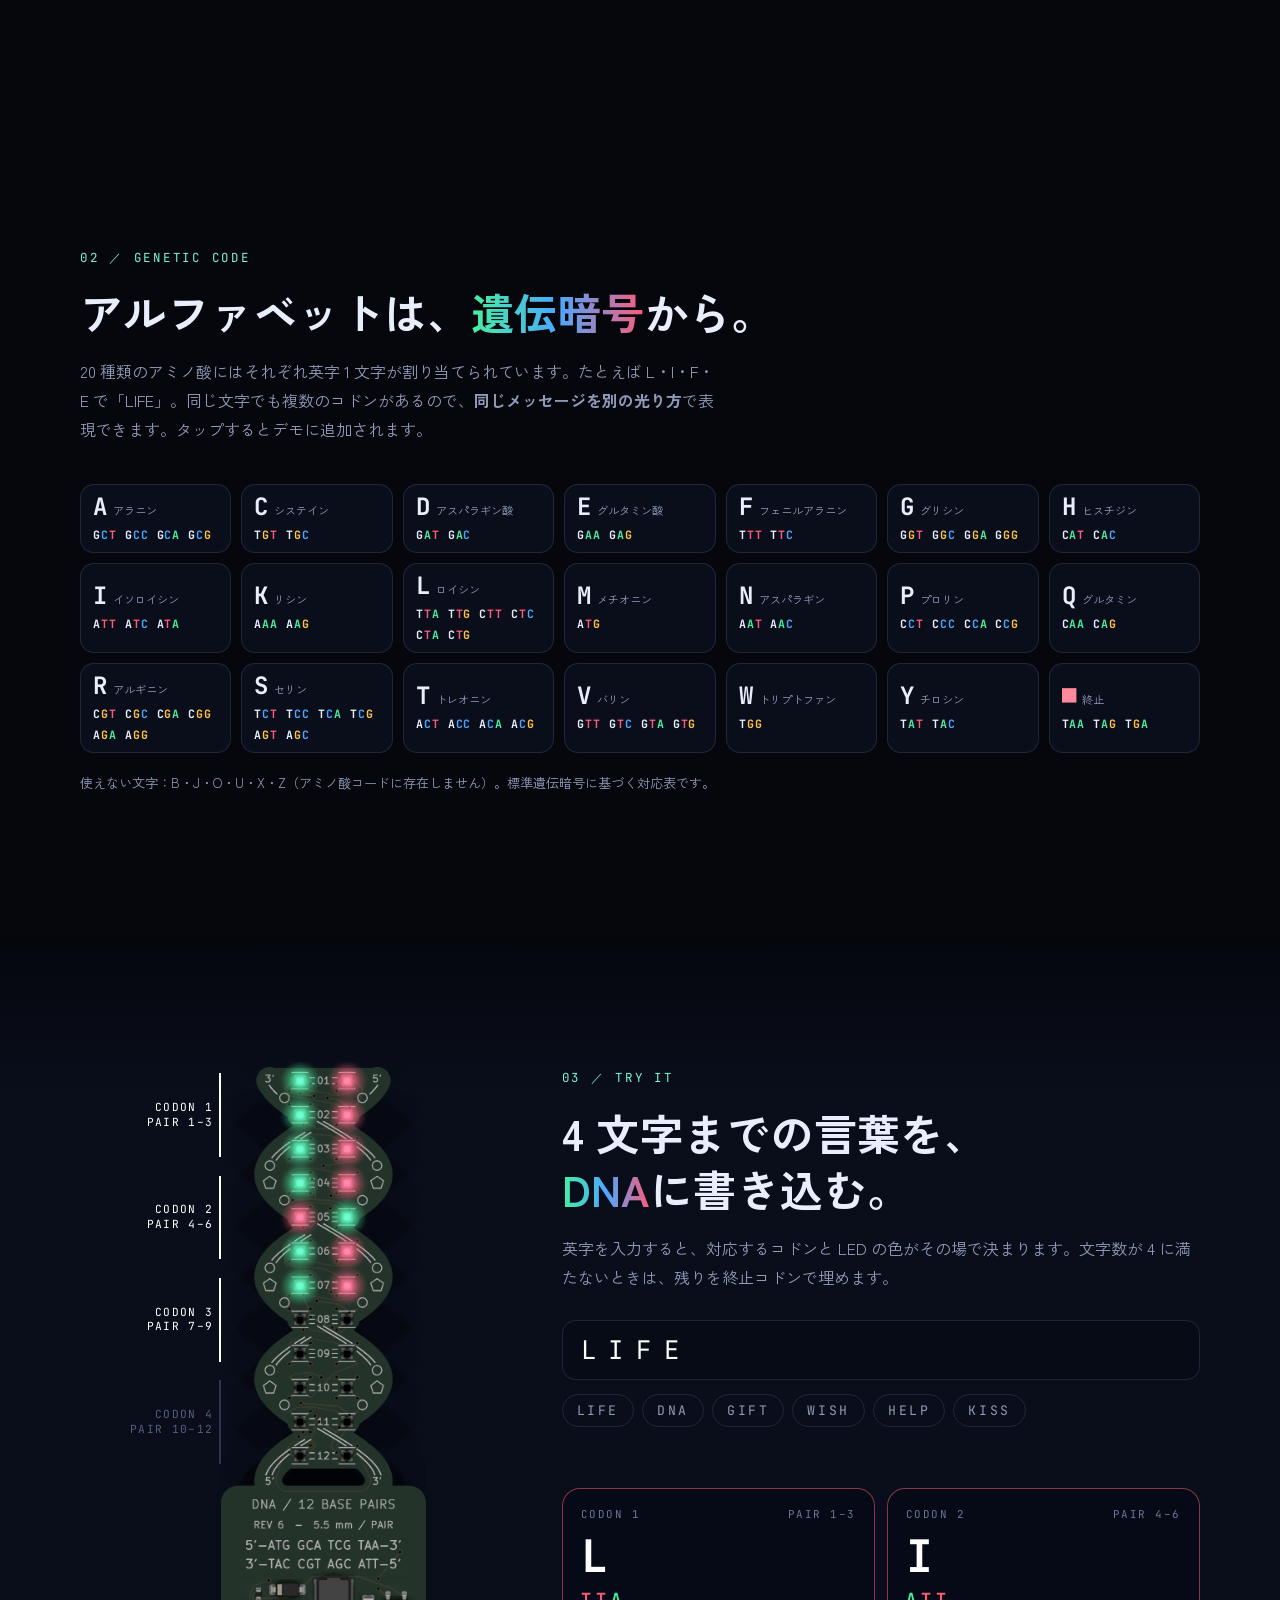
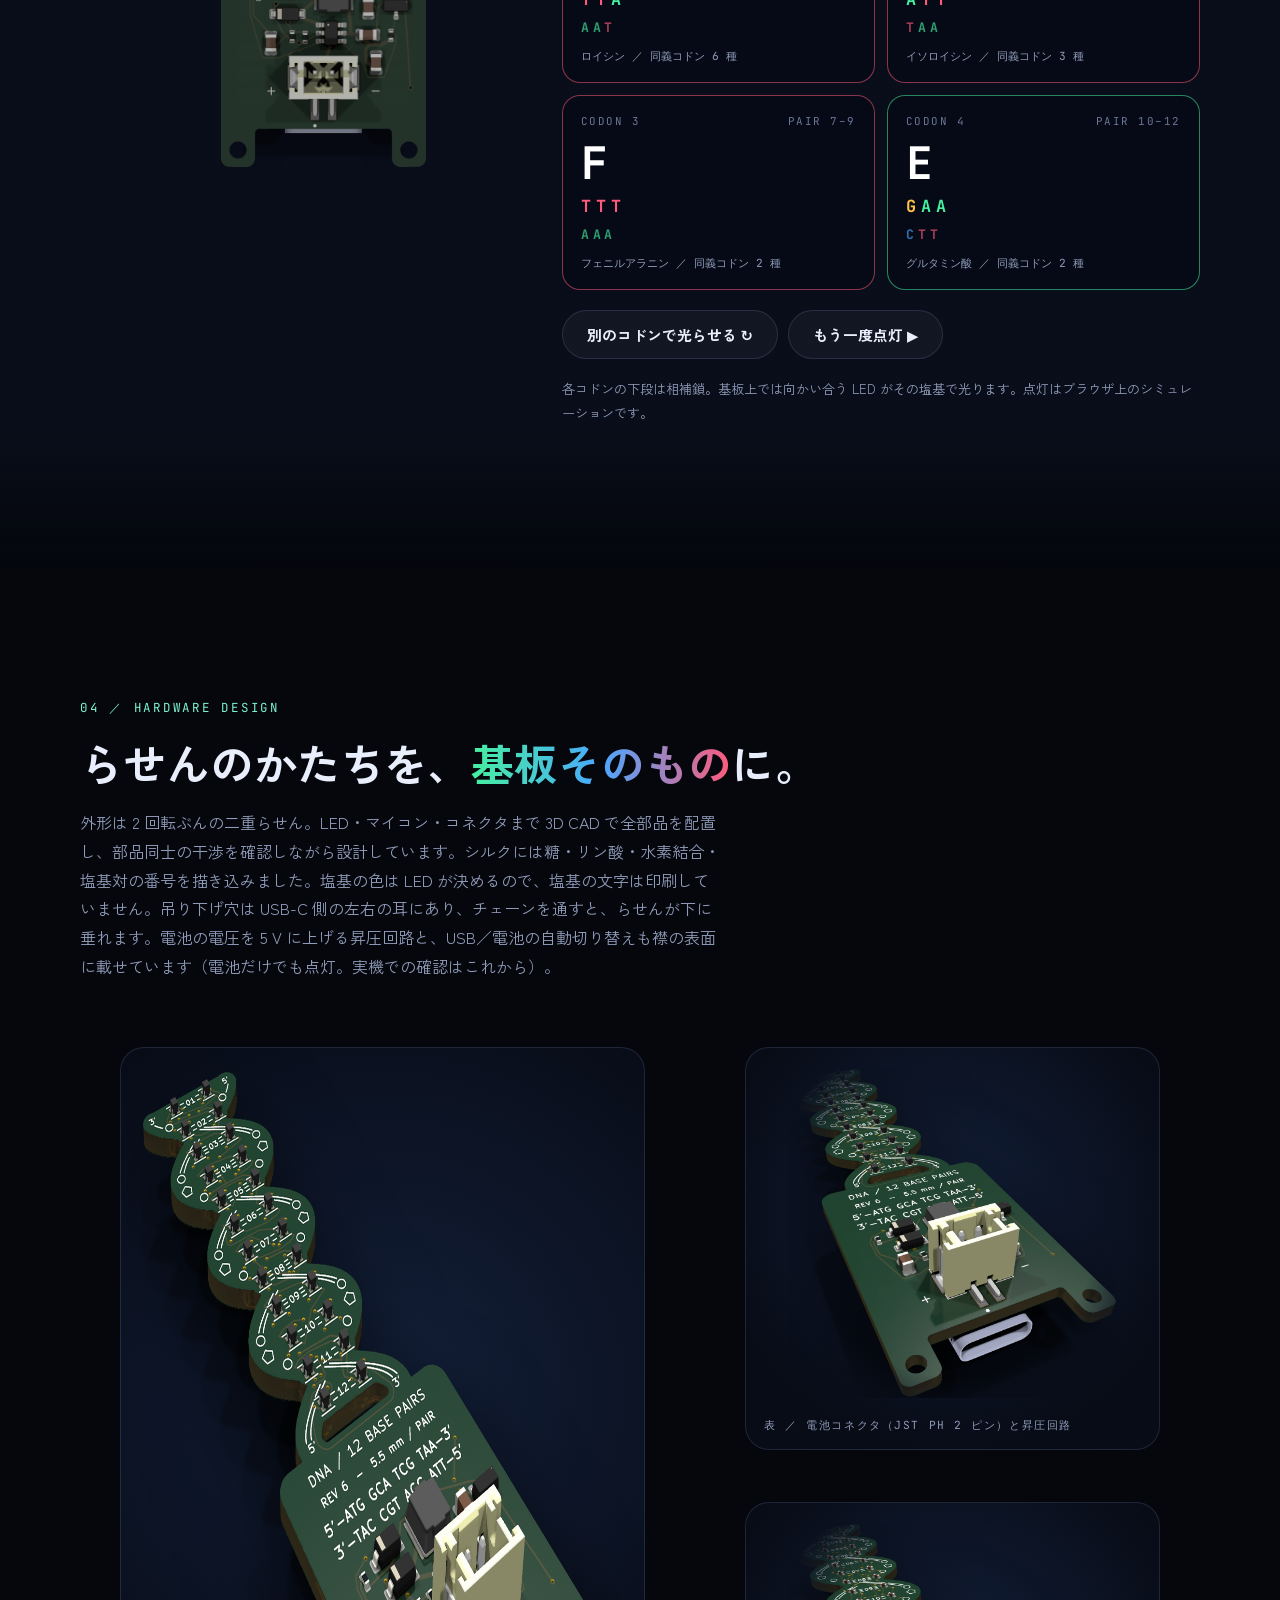
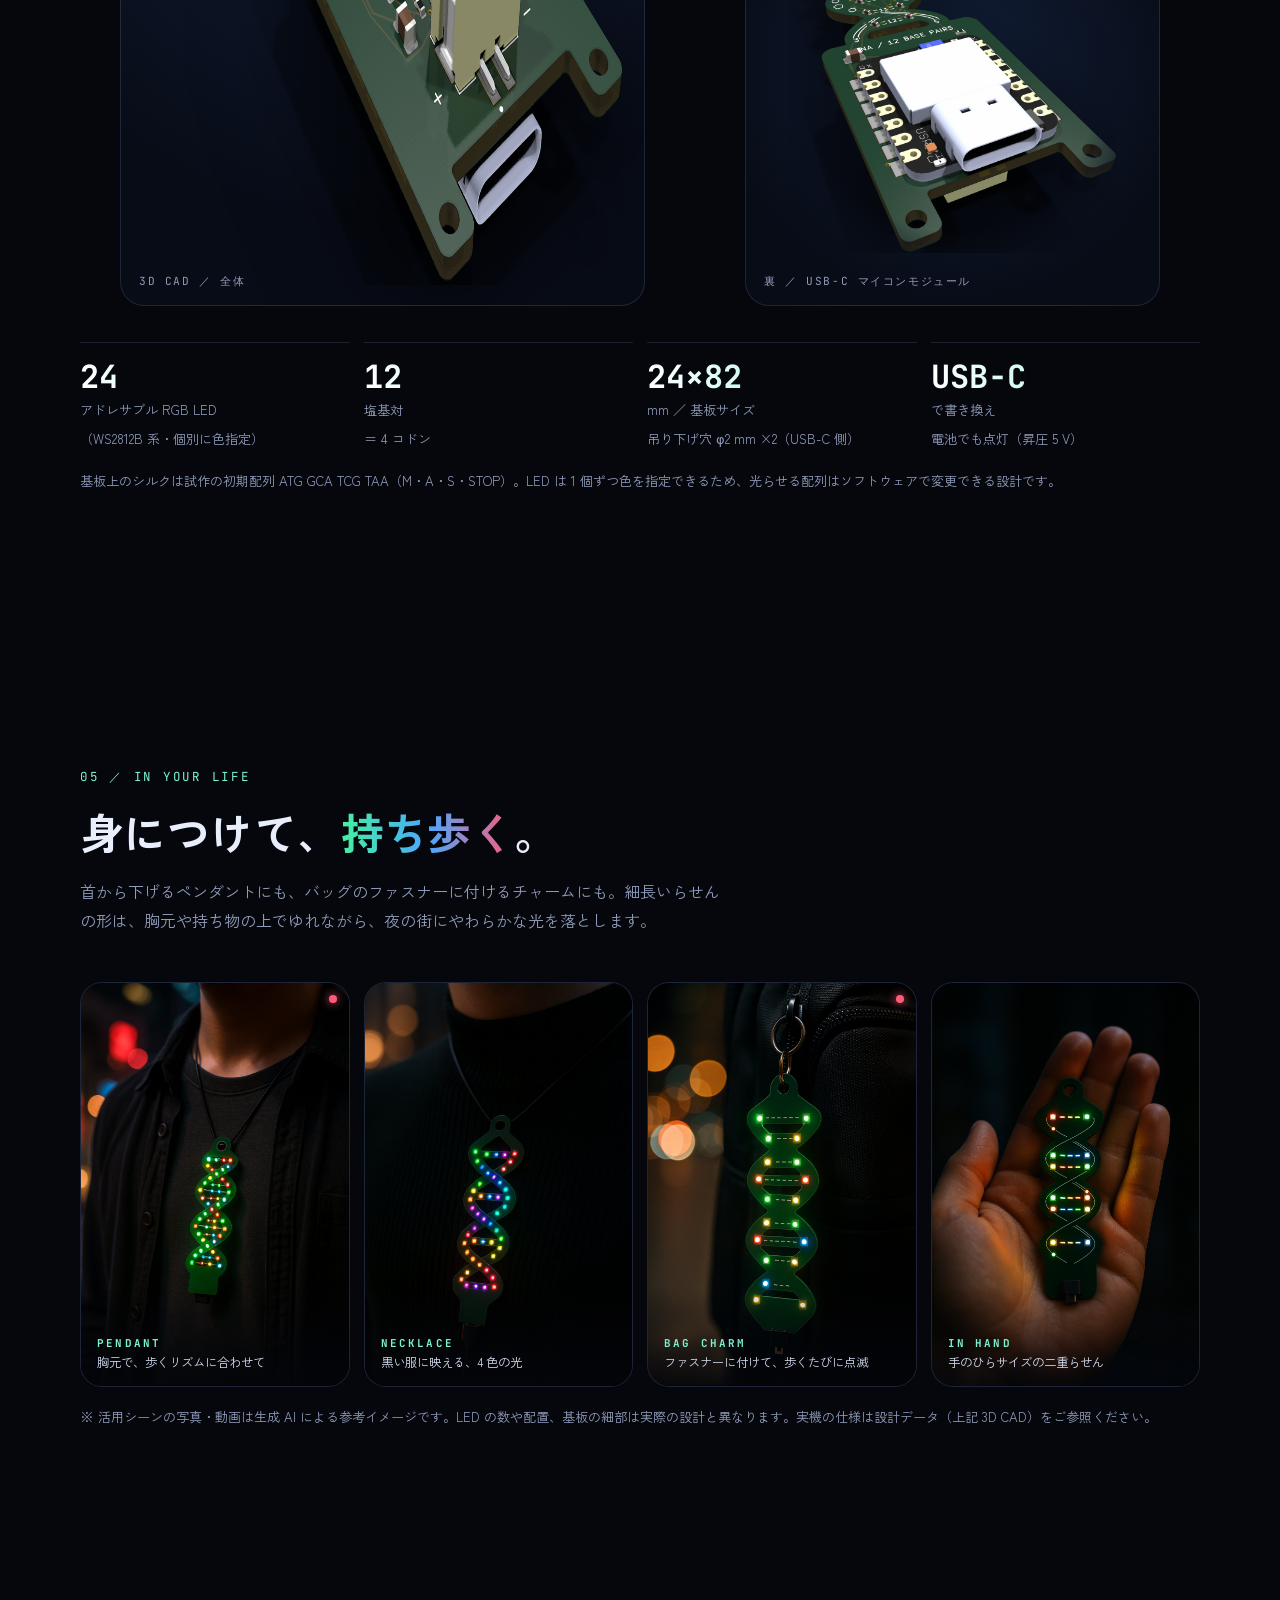
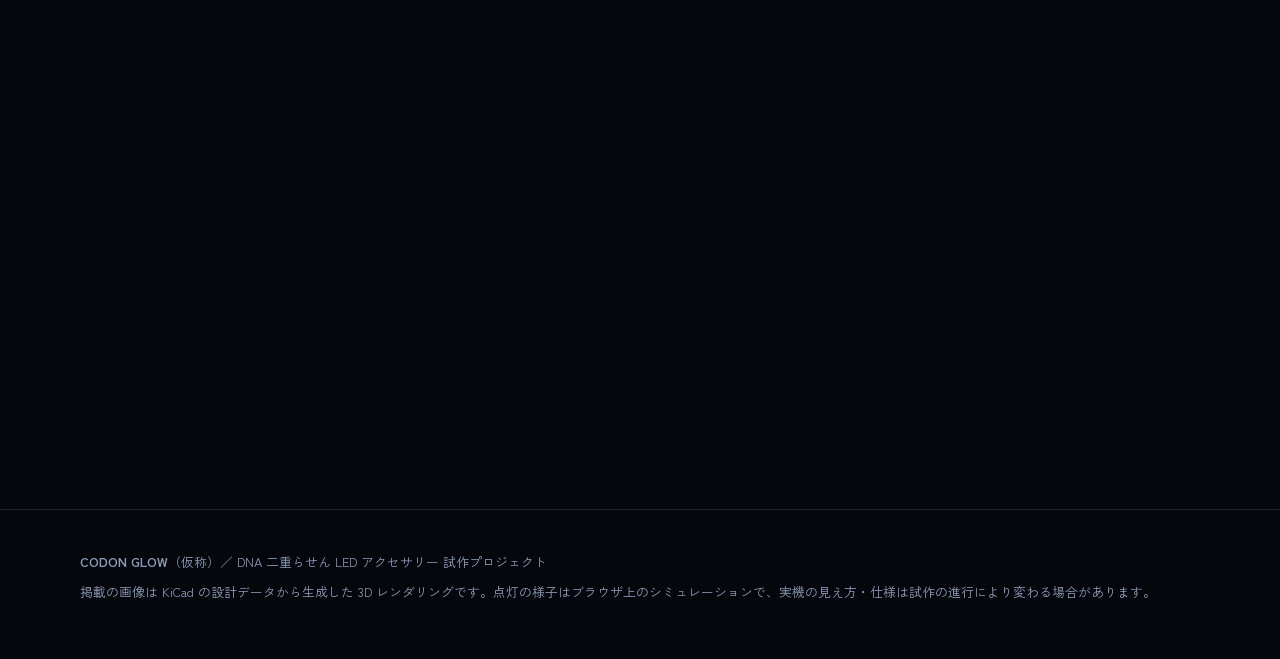
==== commit d6c11979: "Battery power for the LEDs: MT3608B boost with automatic USB/battery switching (rev 6) LED power was" ====
--- a/lp/index.html
+++ b/lp/index.html
@@ -135,17 +135,17 @@
   <div class="wrap">
     <p class="eyebrow rv">04 ／ HARDWARE DESIGN</p>
     <h2 class="rv">らせんのかたちを、<em>基板そのもの</em>に。</h2>
-    <p class="lead rv">外形は 2 回転ぶんの二重らせん。LED・マイコン・コネクタまで 3D CAD で全部品を配置し、部品同士の干渉を確認しながら設計しています。シルクには糖・リン酸・水素結合・塩基対の番号を描き込みました。塩基の色は LED が決めるので、塩基の文字は印刷していません。吊り下げ穴は USB-C 側の左右の耳にあり、チェーンを通すと、らせんが下に垂れます。</p>
+    <p class="lead rv">外形は 2 回転ぶんの二重らせん。LED・マイコン・コネクタまで 3D CAD で全部品を配置し、部品同士の干渉を確認しながら設計しています。シルクには糖・リン酸・水素結合・塩基対の番号を描き込みました。塩基の色は LED が決めるので、塩基の文字は印刷していません。吊り下げ穴は USB-C 側の左右の耳にあり、チェーンを通すと、らせんが下に垂れます。電池の電圧を 5 V に上げる昇圧回路と、USB／電池の自動切り替えも襟の表面に載せています（電池だけでも点灯。実機での確認はこれから）。</p>
     <div class="gallery">
       <figure class="shot big rv"><img src="assets/img/board-tilt.png" alt="基板全体の 3D CAD レンダリング（斜め上から）" width="1000" height="817"><figcaption>3D CAD ／ 全体</figcaption></figure>
-      <figure class="shot tall rv"><img src="assets/img/collar-front.png" alt="襟部分（表）：電池コネクタ" width="1095" height="1100"><figcaption>表 ／ 電池コネクタ（JST PH 2 ピン）</figcaption></figure>
+      <figure class="shot tall rv"><img src="assets/img/collar-front.png" alt="襟部分（表）：電池コネクタ" width="1095" height="1100"><figcaption>表 ／ 電池コネクタ（JST PH 2 ピン）と昇圧回路</figcaption></figure>
       <figure class="shot tall rv"><img src="assets/img/collar-back.png" alt="襟部分（裏）：マイコンモジュール" width="1096" height="1100"><figcaption>裏 ／ USB-C マイコンモジュール</figcaption></figure>
     </div>
     <div class="specs rv">
       <div class="spec"><b>24</b><span>アドレサブル RGB LED<br>（WS2812B 系・個別に色指定）</span></div>
       <div class="spec"><b>12</b><span>塩基対<br>＝ 4 コドン</span></div>
       <div class="spec"><b>24×82</b><span>mm ／ 基板サイズ<br>吊り下げ穴 φ2 mm ×2（USB-C 側）</span></div>
-      <div class="spec"><b>USB-C</b><span>で書き換え<br>電池駆動を想定</span></div>
+      <div class="spec"><b>USB-C</b><span>で書き換え<br>電池でも点灯（昇圧 5 V）</span></div>
     </div>
     <p class="note rv">基板上のシルクは試作の初期配列 ATG GCA TCG TAA（M・A・S・STOP）。LED は 1 個ずつ色を指定できるため、光らせる配列はソフトウェアで変更できる設計です。</p>
   </div>
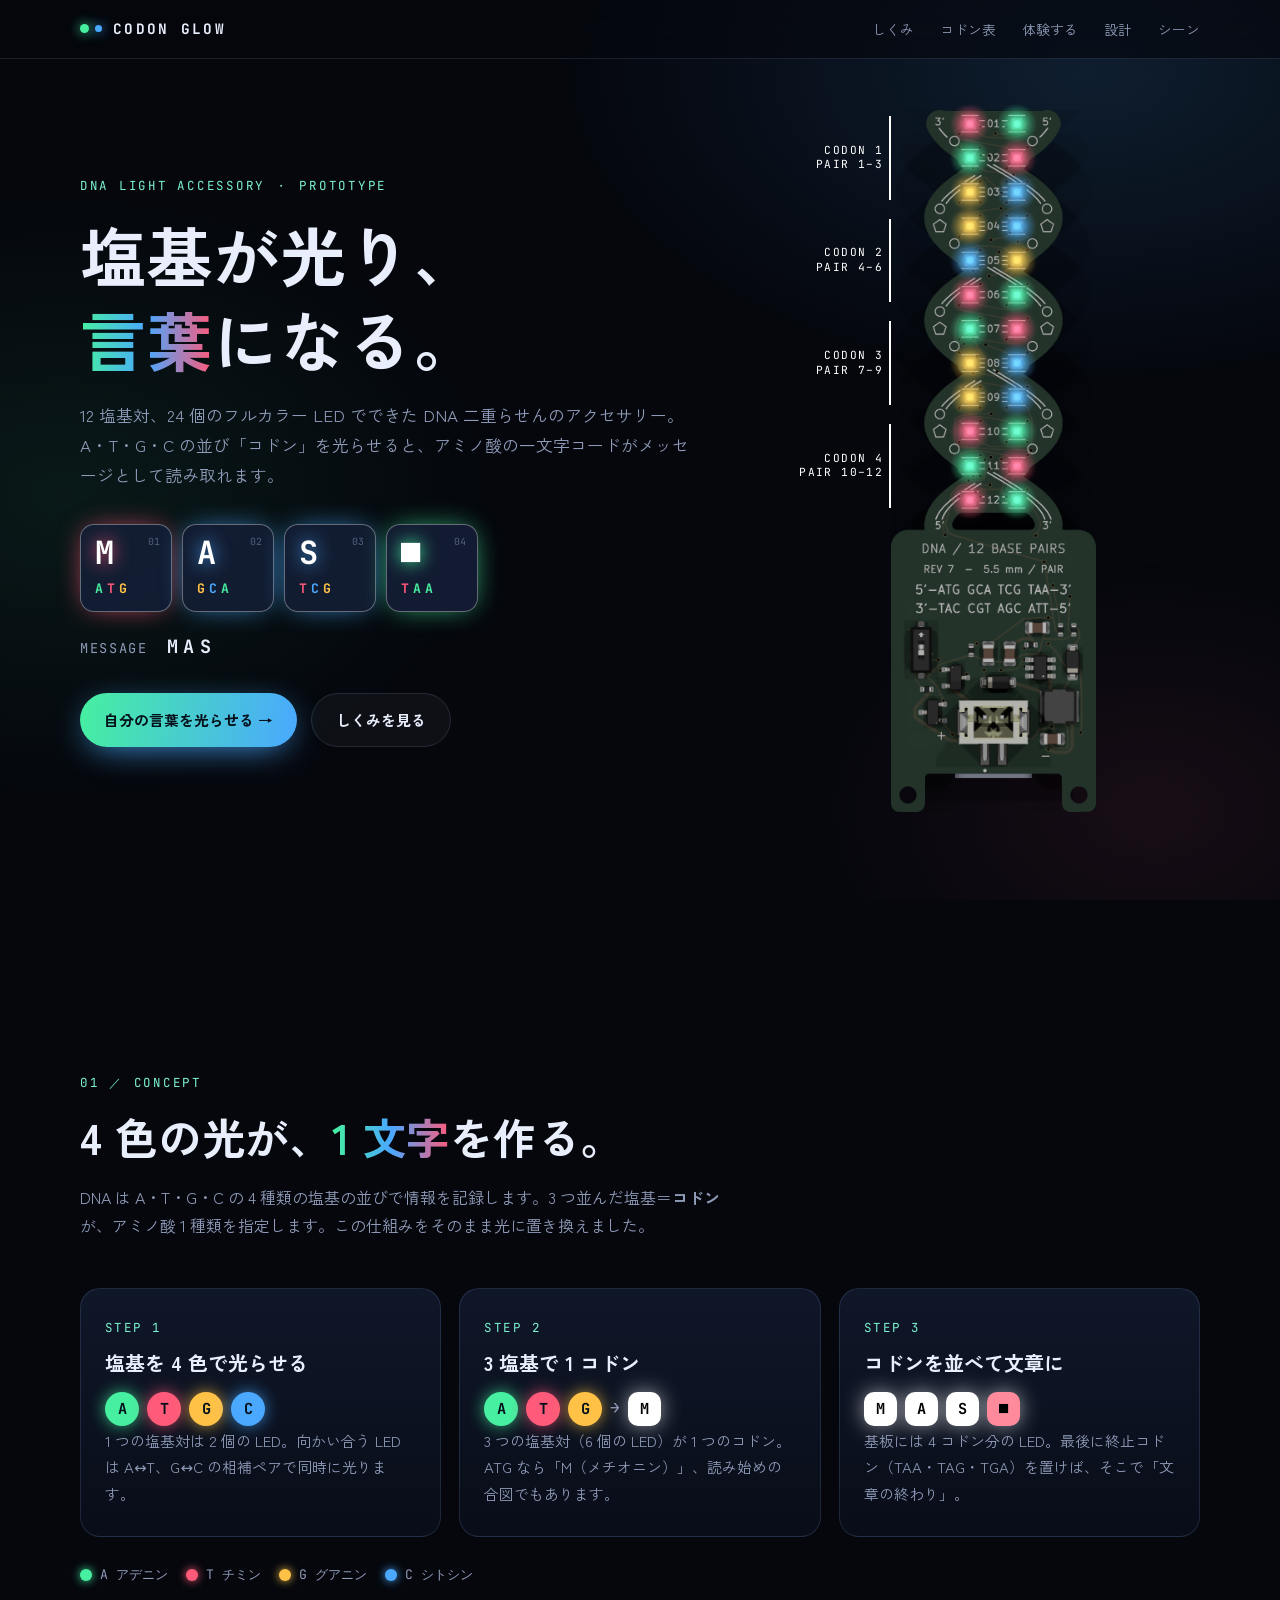
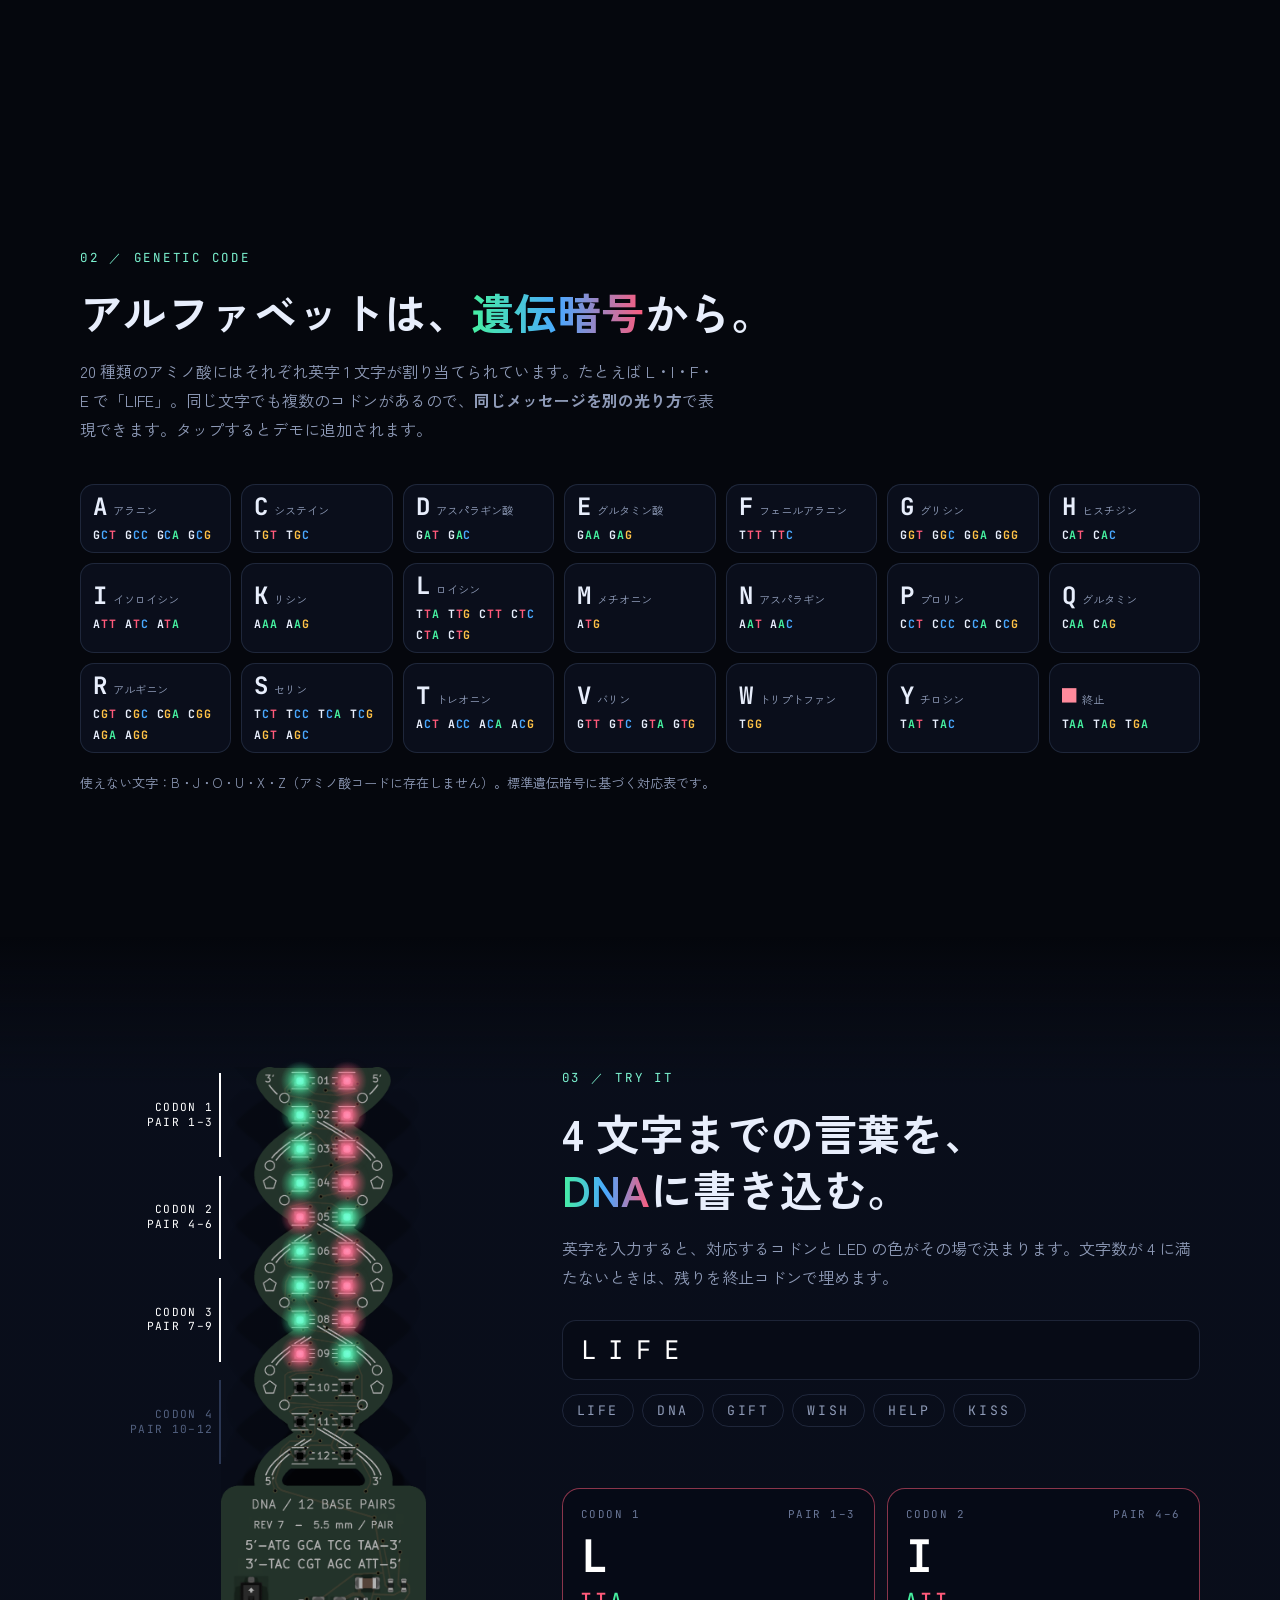
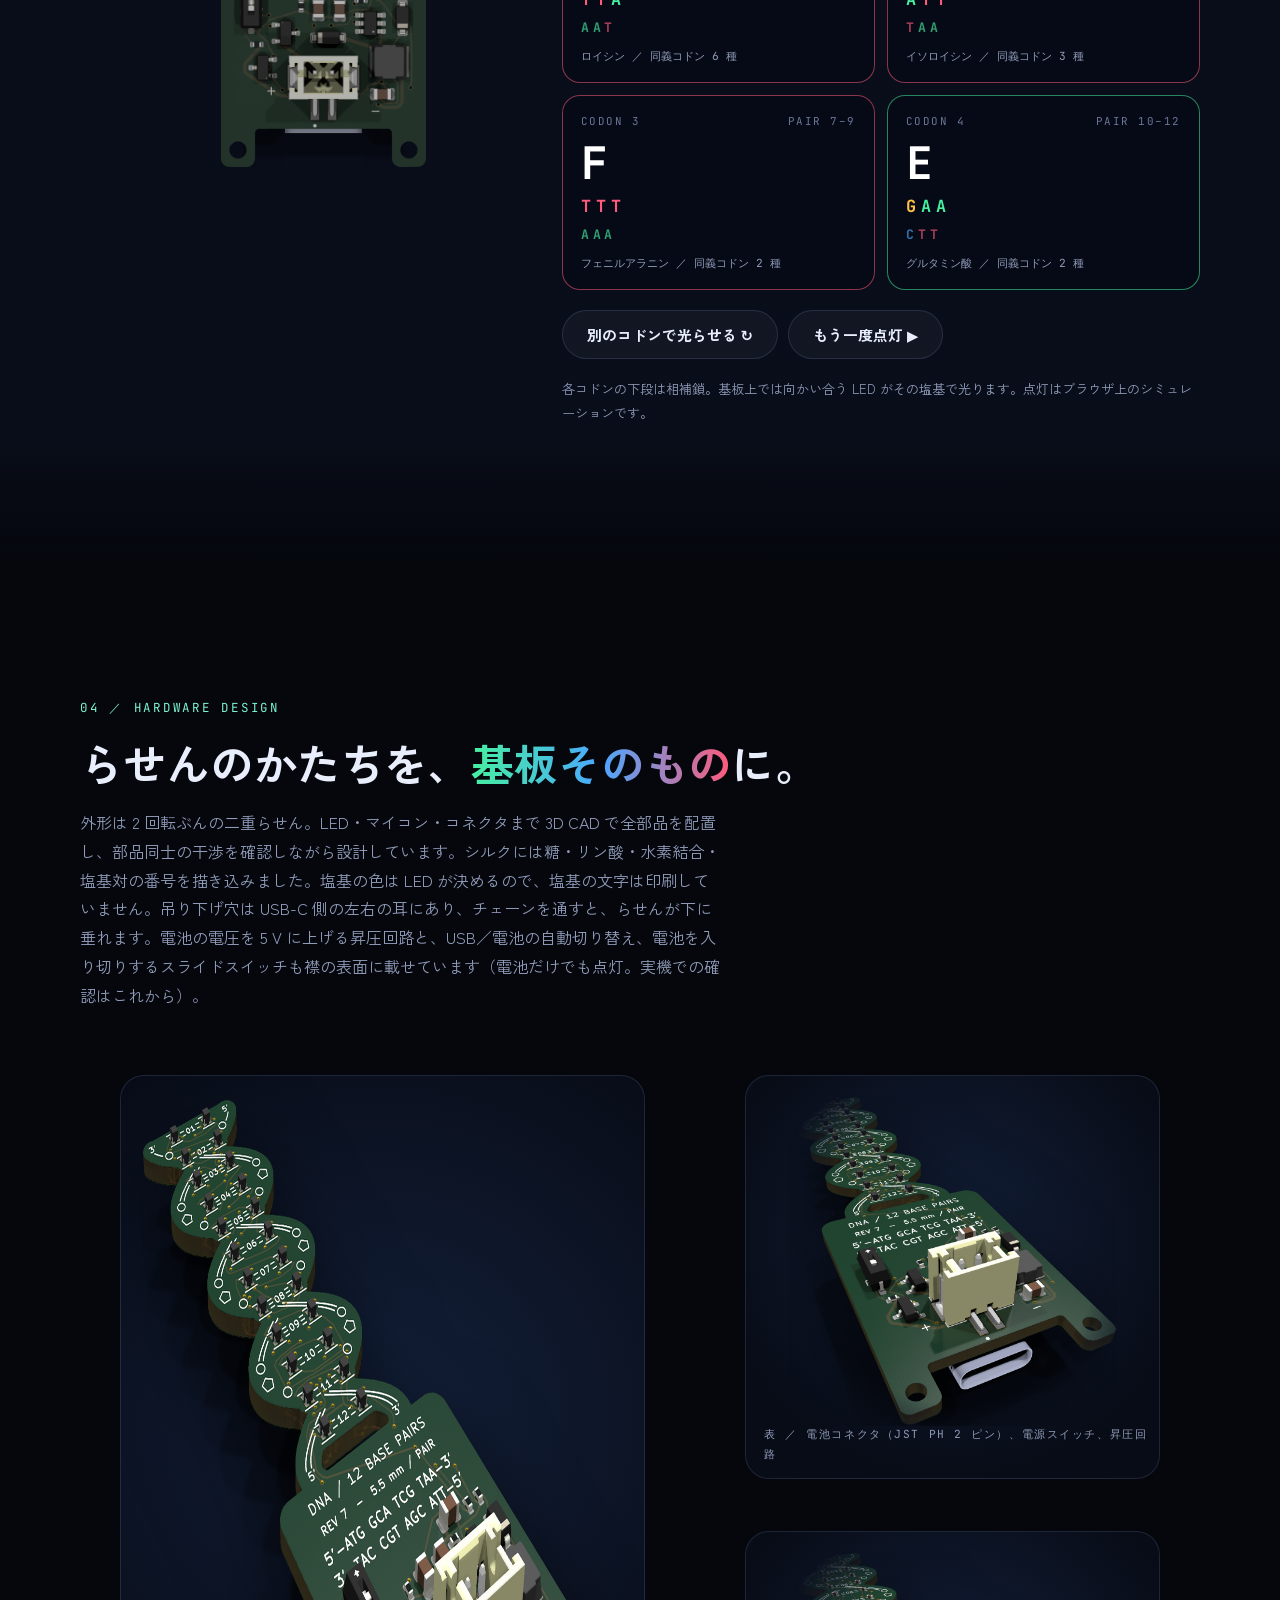
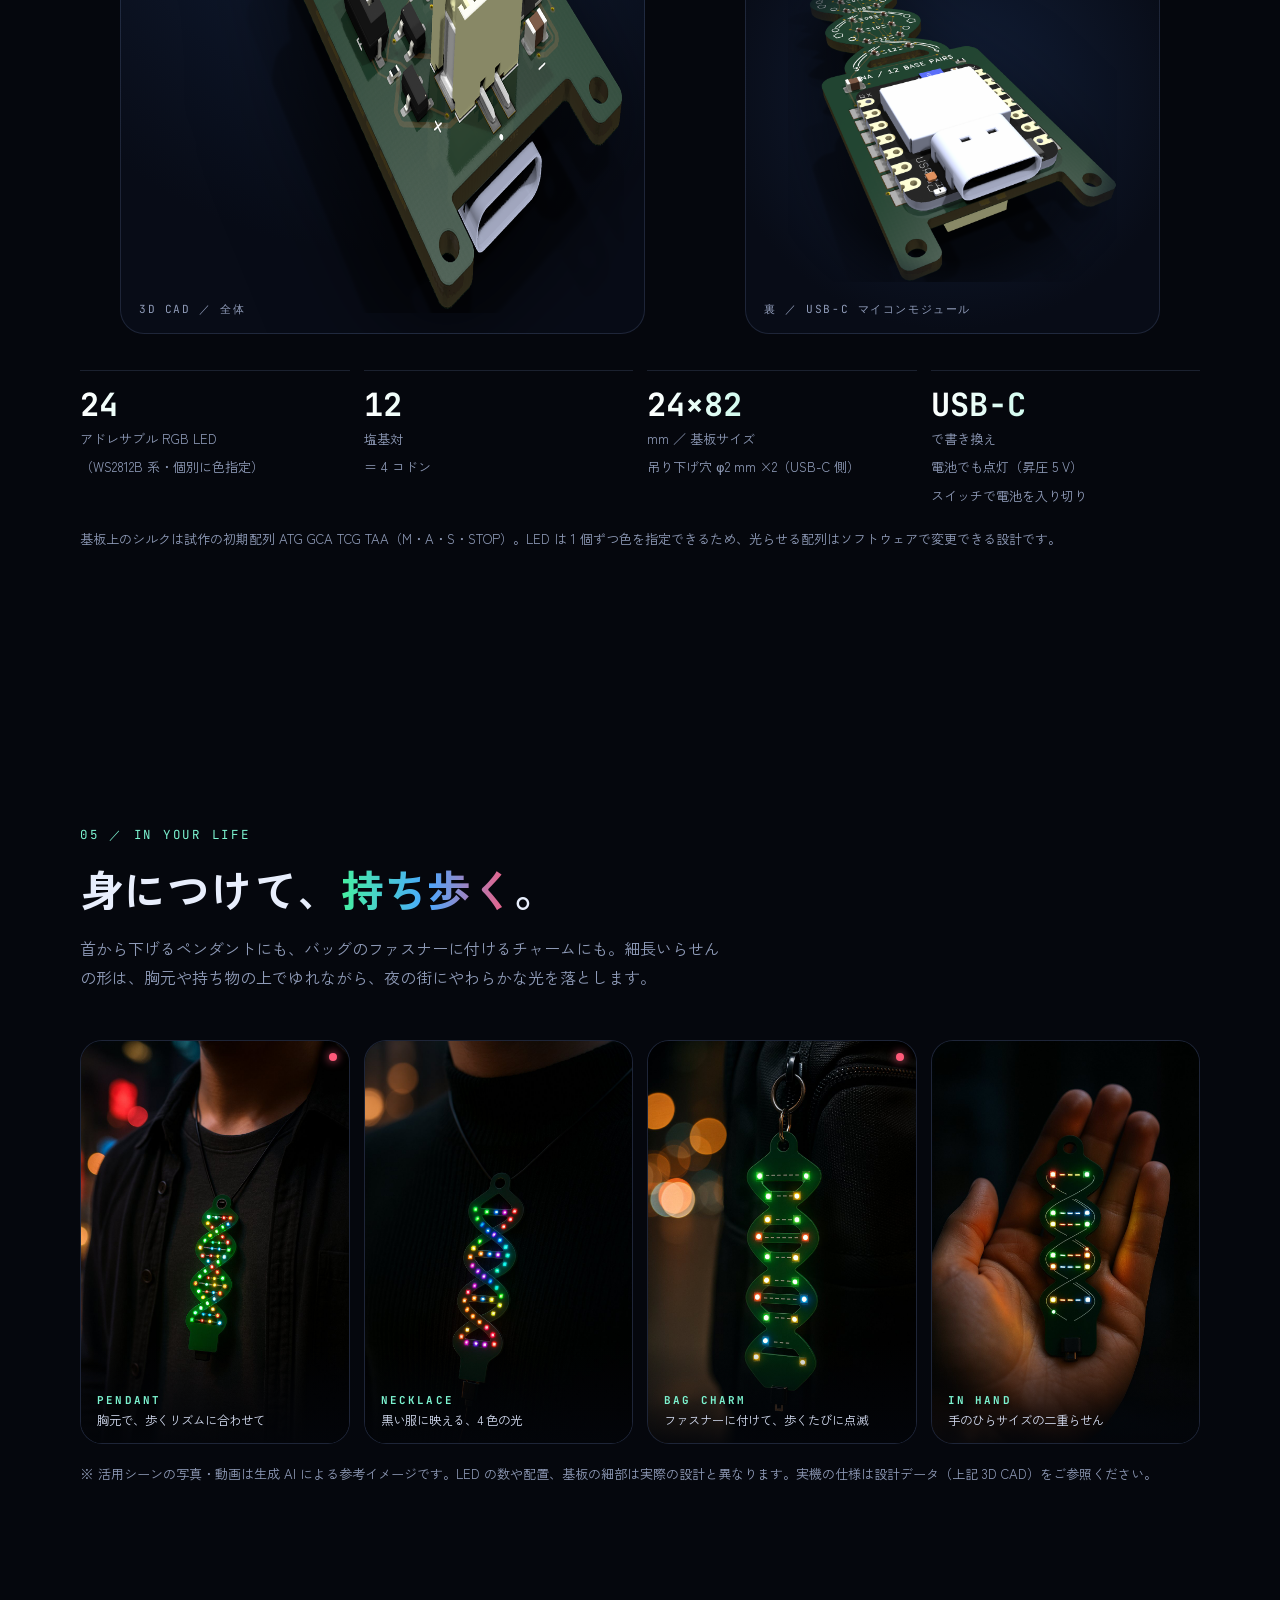
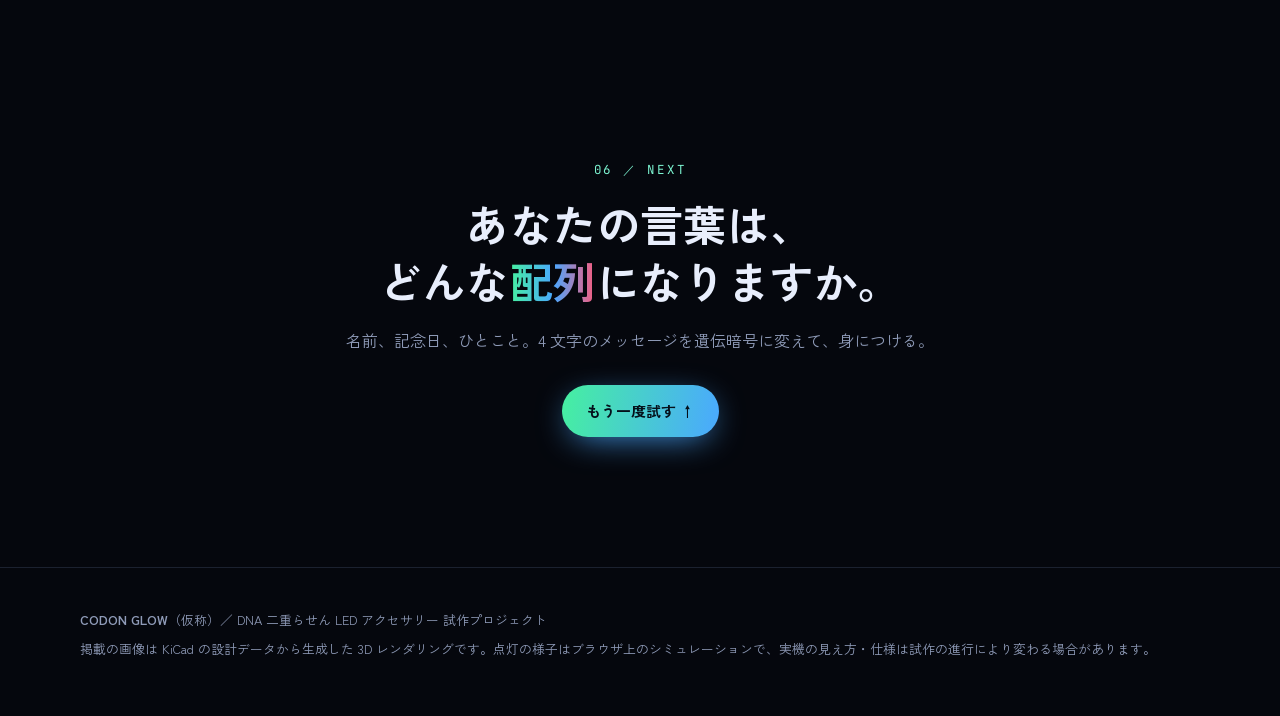
==== commit ad742a9d: "Add a battery power switch (rev 7): P-MOSFET load switch driven by a small slide switch Small SMD sl" ====
--- a/lp/index.html
+++ b/lp/index.html
@@ -135,17 +135,17 @@
   <div class="wrap">
     <p class="eyebrow rv">04 ／ HARDWARE DESIGN</p>
     <h2 class="rv">らせんのかたちを、<em>基板そのもの</em>に。</h2>
-    <p class="lead rv">外形は 2 回転ぶんの二重らせん。LED・マイコン・コネクタまで 3D CAD で全部品を配置し、部品同士の干渉を確認しながら設計しています。シルクには糖・リン酸・水素結合・塩基対の番号を描き込みました。塩基の色は LED が決めるので、塩基の文字は印刷していません。吊り下げ穴は USB-C 側の左右の耳にあり、チェーンを通すと、らせんが下に垂れます。電池の電圧を 5 V に上げる昇圧回路と、USB／電池の自動切り替えも襟の表面に載せています（電池だけでも点灯。実機での確認はこれから）。</p>
+    <p class="lead rv">外形は 2 回転ぶんの二重らせん。LED・マイコン・コネクタまで 3D CAD で全部品を配置し、部品同士の干渉を確認しながら設計しています。シルクには糖・リン酸・水素結合・塩基対の番号を描き込みました。塩基の色は LED が決めるので、塩基の文字は印刷していません。吊り下げ穴は USB-C 側の左右の耳にあり、チェーンを通すと、らせんが下に垂れます。電池の電圧を 5 V に上げる昇圧回路と、USB／電池の自動切り替え、電池を入り切りするスライドスイッチも襟の表面に載せています（電池だけでも点灯。実機での確認はこれから）。</p>
     <div class="gallery">
       <figure class="shot big rv"><img src="assets/img/board-tilt.png" alt="基板全体の 3D CAD レンダリング（斜め上から）" width="1000" height="817"><figcaption>3D CAD ／ 全体</figcaption></figure>
-      <figure class="shot tall rv"><img src="assets/img/collar-front.png" alt="襟部分（表）：電池コネクタ" width="1095" height="1100"><figcaption>表 ／ 電池コネクタ（JST PH 2 ピン）と昇圧回路</figcaption></figure>
+      <figure class="shot tall rv"><img src="assets/img/collar-front.png" alt="襟部分（表）：電池コネクタ" width="1095" height="1100"><figcaption>表 ／ 電池コネクタ（JST PH 2 ピン）、電源スイッチ、昇圧回路</figcaption></figure>
       <figure class="shot tall rv"><img src="assets/img/collar-back.png" alt="襟部分（裏）：マイコンモジュール" width="1096" height="1100"><figcaption>裏 ／ USB-C マイコンモジュール</figcaption></figure>
     </div>
     <div class="specs rv">
       <div class="spec"><b>24</b><span>アドレサブル RGB LED<br>（WS2812B 系・個別に色指定）</span></div>
       <div class="spec"><b>12</b><span>塩基対<br>＝ 4 コドン</span></div>
       <div class="spec"><b>24×82</b><span>mm ／ 基板サイズ<br>吊り下げ穴 φ2 mm ×2（USB-C 側）</span></div>
-      <div class="spec"><b>USB-C</b><span>で書き換え<br>電池でも点灯（昇圧 5 V）</span></div>
+      <div class="spec"><b>USB-C</b><span>で書き換え<br>電池でも点灯（昇圧 5 V）<br>スイッチで電池を入り切り</span></div>
     </div>
     <p class="note rv">基板上のシルクは試作の初期配列 ATG GCA TCG TAA（M・A・S・STOP）。LED は 1 個ずつ色を指定できるため、光らせる配列はソフトウェアで変更できる設計です。</p>
   </div>
